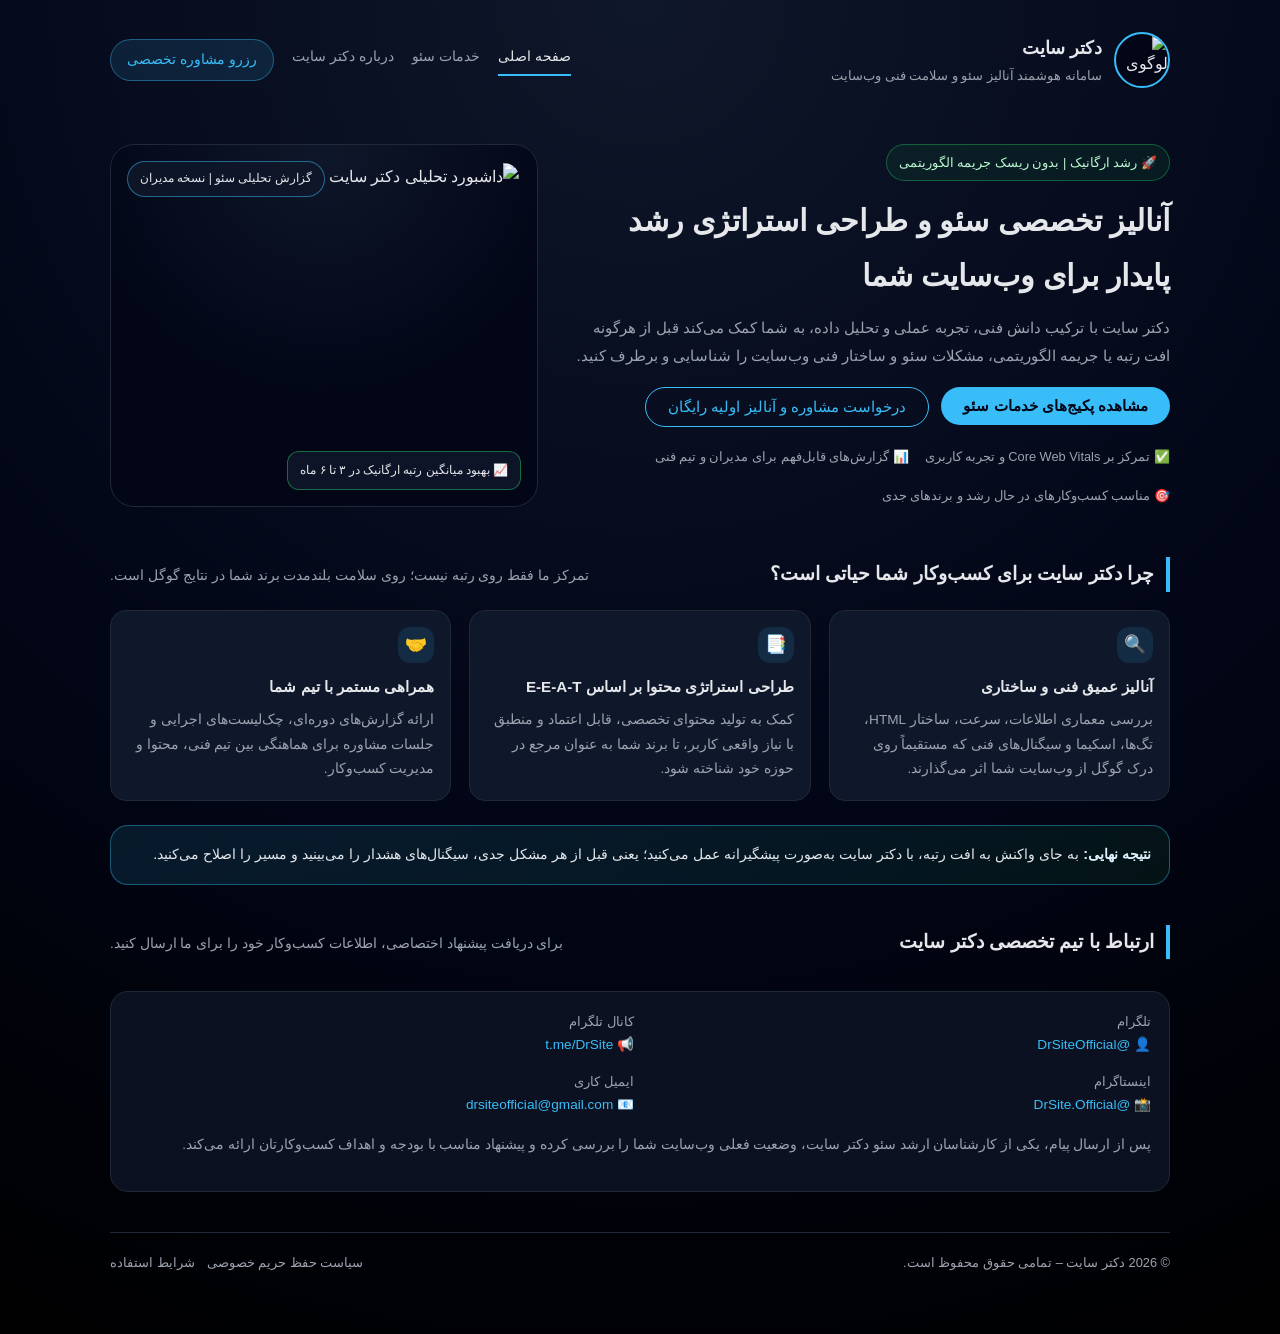
==== index.html @ 254637bc "Update index.html" ====
<!-- index.html -->
<!DOCTYPE html>
<html lang="fa" dir="rtl">
<head>
    <meta charset="UTF-8">
    <meta name="viewport" content="width=device-width, initial-scale=1.0">
    <title>سامانه هوشمند دکتر سایت | آنالیز تخصصی سئو و بهینه‌سازی فنی</title>
    <meta name="description" content="دکتر سایت؛ سامانه تخصصی آنالیز سئو، پایش سلامت فنی وب‌سایت و مشاوره حرفه‌ای برای رشد ارگانیک در نتایج گوگل.">
    <link rel="canonical" href="https://drsite.github.io/">
    <meta property="og:title" content="سامانه هوشمند دکتر سایت | آنالیز تخصصی سئو">
    <meta property="og:description" content="آنالیز حرفه‌ای سئو، بررسی فنی وب‌سایت و طراحی استراتژی رشد ارگانیک.">
    <meta property="og:type" content="website">
    <meta property="og:url" content="https://drsite.github.io/">
    <meta property="og:image" content="images/hero-drsite.jpg">

    <script type="application/ld+json">
    {
      "@context": "https://schema.org",
      "@type": "Organization",
      "name": "DrSite",
      "url": "https://drsite.github.io/",
      "logo": "https://drsite.github.io/images/logo-drsite.png",
      "sameAs": [
        "https://t.me/DrSite",
        "https://instagram.com/DrSite.Official"
      ]
    }
    </script>

    <style>
        :root {
            --bg: #020617;
            --bg-soft: #0b1120;
            --card: #0f172a;
            --primary: #38bdf8;
            --primary-soft: rgba(56, 189, 248, 0.12);
            --accent: #22c55e;
            --danger: #ef4444;
            --text: #e5e7eb;
            --muted: #9ca3af;
            --border: #1f2937;
        }
        * { box-sizing: border-box; }
        body {
            margin: 0;
            font-family: 'Segoe UI', Tahoma, sans-serif;
            background: radial-gradient(circle at top, #0f172a 0, #020617 55%, #000 100%);
            color: var(--text);
            line-height: 1.8;
        }
        a { color: var(--primary); text-decoration: none; }
        a:hover { color: #0ea5e9; }

        .page {
            max-width: 1100px;
            margin: 0 auto;
            padding: 20px 20px 60px;
        }

        header {
            display: flex;
            align-items: center;
            justify-content: space-between;
            padding: 12px 0 24px;
        }
        .logo-wrap {
            display: flex;
            align-items: center;
            gap: 12px;
        }
        .logo {
            width: 56px;
            height: 56px;
            border-radius: 50%;
            border: 2px solid var(--primary);
            object-fit: cover;
            background: #020617;
        }
        .brand-title {
            font-weight: 700;
            font-size: 1.1rem;
        }
        .brand-sub {
            font-size: 0.8rem;
            color: var(--muted);
        }

        nav {
            display: flex;
            gap: 18px;
            align-items: center;
        }
        nav a {
            font-size: 0.9rem;
            color: var(--muted);
            padding-bottom: 4px;
            border-bottom: 2px solid transparent;
        }
        nav a.active,
        nav a:hover {
            color: var(--text);
            border-bottom-color: var(--primary);
        }
        .nav-cta {
            padding: 8px 16px;
            border-radius: 999px;
            background: var(--primary-soft);
            color: var(--primary);
            font-size: 0.85rem;
            border: 1px solid rgba(56,189,248,0.4);
        }

        .hero {
            display: grid;
            grid-template-columns: minmax(0, 1.4fr) minmax(0, 1fr);
            gap: 32px;
            padding: 32px 0 10px;
        }
        .hero-main h1 {
            font-size: 1.9rem;
            margin: 0 0 12px;
        }
        .hero-main p {
            margin: 0 0 18px;
            color: var(--muted);
            font-size: 0.95rem;
        }
        .hero-badge {
            display: inline-flex;
            align-items: center;
            gap: 8px;
            padding: 6px 12px;
            border-radius: 999px;
            background: rgba(34,197,94,0.08);
            border: 1px solid rgba(34,197,94,0.4);
            font-size: 0.8rem;
            color: #bbf7d0;
            margin-bottom: 12px;
        }
        .hero-actions {
            display: flex;
            flex-wrap: wrap;
            gap: 12px;
            margin-top: 12px;
        }
        .btn-primary {
            background: var(--primary);
            color: #020617;
            border-radius: 999px;
            padding: 10px 22px;
            font-size: 0.95rem;
            border: none;
            cursor: pointer;
            font-weight: 600;
        }
        .btn-outline {
            background: transparent;
            color: var(--primary);
            border-radius: 999px;
            padding: 10px 22px;
            font-size: 0.95rem;
            border: 1px solid var(--primary);
            cursor: pointer;
            font-weight: 500;
        }
        .hero-meta {
            display: flex;
            flex-wrap: wrap;
            gap: 16px;
            margin-top: 18px;
            font-size: 0.8rem;
            color: var(--muted);
        }
        .hero-meta span {
            display: inline-flex;
            align-items: center;
            gap: 6px;
        }

        .hero-image {
            background: radial-gradient(circle at top, #0f172a 0, #020617 60%);
            border-radius: 24px;
            border: 1px solid var(--border);
            padding: 18px;
            position: relative;
            overflow: hidden;
        }
        .hero-image img {
            width: 100%;
            border-radius: 18px;
            object-fit: cover;
        }
        .hero-tag {
            position: absolute;
            top: 16px;
            left: 16px;
            background: rgba(15,23,42,0.9);
            border-radius: 999px;
            padding: 6px 12px;
            font-size: 0.75rem;
            border: 1px solid rgba(56,189,248,0.5);
        }
        .hero-chip {
            position: absolute;
            bottom: 16px;
            right: 16px;
            background: rgba(15,23,42,0.9);
            border-radius: 12px;
            padding: 8px 12px;
            font-size: 0.75rem;
            border: 1px solid rgba(34,197,94,0.5);
        }

        .section {
            margin-top: 40px;
        }
        .section-header {
            display: flex;
            justify-content: space-between;
            align-items: baseline;
            gap: 12px;
            margin-bottom: 18px;
        }
        .section-header h2 {
            margin: 0;
            font-size: 1.2rem;
            border-right: 4px solid var(--primary);
            padding-right: 12px;
        }
        .section-header p {
            margin: 0;
            font-size: 0.85rem;
            color: var(--muted);
        }

        .grid-3 {
            display: grid;
            grid-template-columns: repeat(3, minmax(0, 1fr));
            gap: 18px;
        }
        .card {
            background: var(--card);
            border-radius: 16px;
            border: 1px solid var(--border);
            padding: 16px 16px 18px;
        }
        .card-icon {
            width: 36px;
            height: 36px;
            border-radius: 12px;
            background: var(--primary-soft);
            display: flex;
            align-items: center;
            justify-content: center;
            font-size: 1.1rem;
            margin-bottom: 10px;
        }
        .card h3 {
            margin: 0 0 8px;
            font-size: 0.95rem;
        }
        .card p {
            margin: 0;
            font-size: 0.85rem;
            color: var(--muted);
        }

        .highlight {
            background: linear-gradient(135deg, rgba(56,189,248,0.12), rgba(34,197,94,0.08));
            border-radius: 18px;
            border: 1px solid rgba(56,189,248,0.4);
            padding: 16px 18px;
            margin-top: 24px;
            font-size: 0.9rem;
        }
        .highlight strong {
            color: #e0f2fe;
        }

        .contact-box {
            background: var(--bg-soft);
            border-radius: 18px;
            border: 1px solid var(--border);
            padding: 18px 18px 20px;
            margin-top: 32px;
        }
        .contact-grid {
            display: grid;
            grid-template-columns: repeat(2, minmax(0, 1fr));
            gap: 12px;
            font-size: 0.85rem;
        }
        .contact-item span {
            display: block;
            color: var(--muted);
            font-size: 0.8rem;
        }

        footer {
            margin-top: 40px;
            padding-top: 18px;
            border-top: 1px solid var(--border);
            font-size: 0.8rem;
            color: var(--muted);
            display: flex;
            justify-content: space-between;
            flex-wrap: wrap;
            gap: 10px;
        }
        .footer-links {
            display: flex;
            gap: 12px;
        }

        @media (max-width: 900px) {
            .hero {
                grid-template-columns: minmax(0, 1fr);
            }
        }
        @media (max-width: 720px) {
            header {
                flex-direction: column;
                align-items: flex-start;
                gap: 12px;
            }
            nav {
                flex-wrap: wrap;
                gap: 10px;
            }
            .grid-3 {
                grid-template-columns: minmax(0, 1fr);
            }
            .contact-grid {
                grid-template-columns: minmax(0, 1fr);
            }
        }
    </style>
</head>
<body>

<div class="page">
    <header>
        <div class="logo-wrap">
            <img src="images/logo-drsite.png" alt="لوگوی دکتر سایت" class="logo">
            <div>
                <div class="brand-title">دکتر سایت</div>
                <div class="brand-sub">سامانه هوشمند آنالیز سئو و سلامت فنی وب‌سایت</div>
            </div>
        </div>
        <nav>
            <a href="index.html" class="active">صفحه اصلی</a>
            <a href="services.html">خدمات سئو</a>
            <a href="about.html">درباره دکتر سایت</a>
            <a href="#contact" class="nav-cta">رزرو مشاوره تخصصی</a>
        </nav>
    </header>

    <section class="hero">
        <div class="hero-main">
            <div class="hero-badge">
                🚀 رشد ارگانیک | بدون ریسک جریمه الگوریتمی
            </div>
            <h1>آنالیز تخصصی سئو و طراحی استراتژی رشد پایدار برای وب‌سایت شما</h1>
            <p>
                دکتر سایت با ترکیب دانش فنی، تجربه عملی و تحلیل داده، به شما کمک می‌کند
                قبل از هرگونه افت رتبه یا جریمه الگوریتمی، مشکلات سئو و ساختار فنی وب‌سایت را شناسایی و برطرف کنید.
            </p>
            <div class="hero-actions">
                <a href="services.html"><button class="btn-primary">مشاهده پکیج‌های خدمات سئو</button></a>
                <a href="#contact"><button class="btn-outline">درخواست مشاوره و آنالیز اولیه رایگان</button></a>
            </div>
            <div class="hero-meta">
                <span>✅ تمرکز بر Core Web Vitals و تجربه کاربری</span>
                <span>📊 گزارش‌های قابل‌فهم برای مدیران و تیم فنی</span>
                <span>🎯 مناسب کسب‌وکارهای در حال رشد و برندهای جدی</span>
            </div>
        </div>
        <div class="hero-image">
            <span class="hero-tag">گزارش تحلیلی سئو | نسخه مدیران</span>
            <img src="images/hero-drsite-dashboard.jpg" alt="داشبورد تحلیلی دکتر سایت">
            <div class="hero-chip">
                📈 بهبود میانگین رتبه ارگانیک در ۳ تا ۶ ماه
            </div>
        </div>
    </section>

    <section class="section">
        <div class="section-header">
            <h2>چرا دکتر سایت برای کسب‌وکار شما حیاتی است؟</h2>
            <p>تمرکز ما فقط روی رتبه نیست؛ روی سلامت بلندمدت برند شما در نتایج گوگل است.</p>
        </div>
        <div class="grid-3">
            <div class="card">
                <div class="card-icon">🔍</div>
                <h3>آنالیز عمیق فنی و ساختاری</h3>
                <p>
                    بررسی معماری اطلاعات، سرعت، ساختار HTML، تگ‌ها، اسکیما و سیگنال‌های فنی که
                    مستقیماً روی درک گوگل از وب‌سایت شما اثر می‌گذارند.
                </p>
            </div>
            <div class="card">
                <div class="card-icon">📑</div>
                <h3>طراحی استراتژی محتوا بر اساس E-E-A-T</h3>
                <p>
                    کمک به تولید محتوای تخصصی، قابل اعتماد و منطبق با نیاز واقعی کاربر،
                    تا برند شما به عنوان مرجع در حوزه خود شناخته شود.
                </p>
            </div>
            <div class="card">
                <div class="card-icon">🤝</div>
                <h3>همراهی مستمر با تیم شما</h3>
                <p>
                    ارائه گزارش‌های دوره‌ای، چک‌لیست‌های اجرایی و جلسات مشاوره برای هماهنگی
                    بین تیم فنی، محتوا و مدیریت کسب‌وکار.
                </p>
            </div>
        </div>

        <div class="highlight">
            <strong>نتیجه نهایی:</strong>
            به جای واکنش به افت رتبه، با دکتر سایت به‌صورت پیشگیرانه عمل می‌کنید؛
            یعنی قبل از هر مشکل جدی، سیگنال‌های هشدار را می‌بینید و مسیر را اصلاح می‌کنید.
        </div>
    </section>

    <section class="section" id="contact">
        <div class="section-header">
            <h2>ارتباط با تیم تخصصی دکتر سایت</h2>
            <p>برای دریافت پیشنهاد اختصاصی، اطلاعات کسب‌وکار خود را برای ما ارسال کنید.</p>
        </div>
        <div class="contact-box">
            <div class="contact-grid">
                <div class="contact-item">
                    <span>تلگرام</span>
                    <a href="https://t.me/DrSiteOfficial" target="_blank">👤 @DrSiteOfficial</a>
                </div>
                <div class="contact-item">
                    <span>کانال تلگرام</span>
                    <a href="https://t.me/DrSite" target="_blank">📢 t.me/DrSite</a>
                </div>
                <div class="contact-item">
                    <span>اینستاگرام</span>
                    <a href="https://instagram.com/DrSite.Official" target="_blank">📸 @DrSite.Official</a>
                </div>
                <div class="contact-item">
                    <span>ایمیل کاری</span>
                    <a href="mailto:drsiteofficial@gmail.com">📧 drsiteofficial@gmail.com</a>
                </div>
            </div>
            <p style="margin-top:16px;font-size:0.85rem;color:var(--muted);">
                پس از ارسال پیام، یکی از کارشناسان ارشد سئو دکتر سایت، وضعیت فعلی وب‌سایت شما را بررسی کرده
                و پیشنهاد مناسب با بودجه و اهداف کسب‌وکارتان ارائه می‌کند.
            </p>
        </div>
    </section>

    <footer>
        <div>© 2026 دکتر سایت – تمامی حقوق محفوظ است.</div>
        <div class="footer-links">
            <span>سیاست حفظ حریم خصوصی</span>
            <span>شرایط استفاده</span>
        </div>
    </footer>
</div>

</body>
</html>
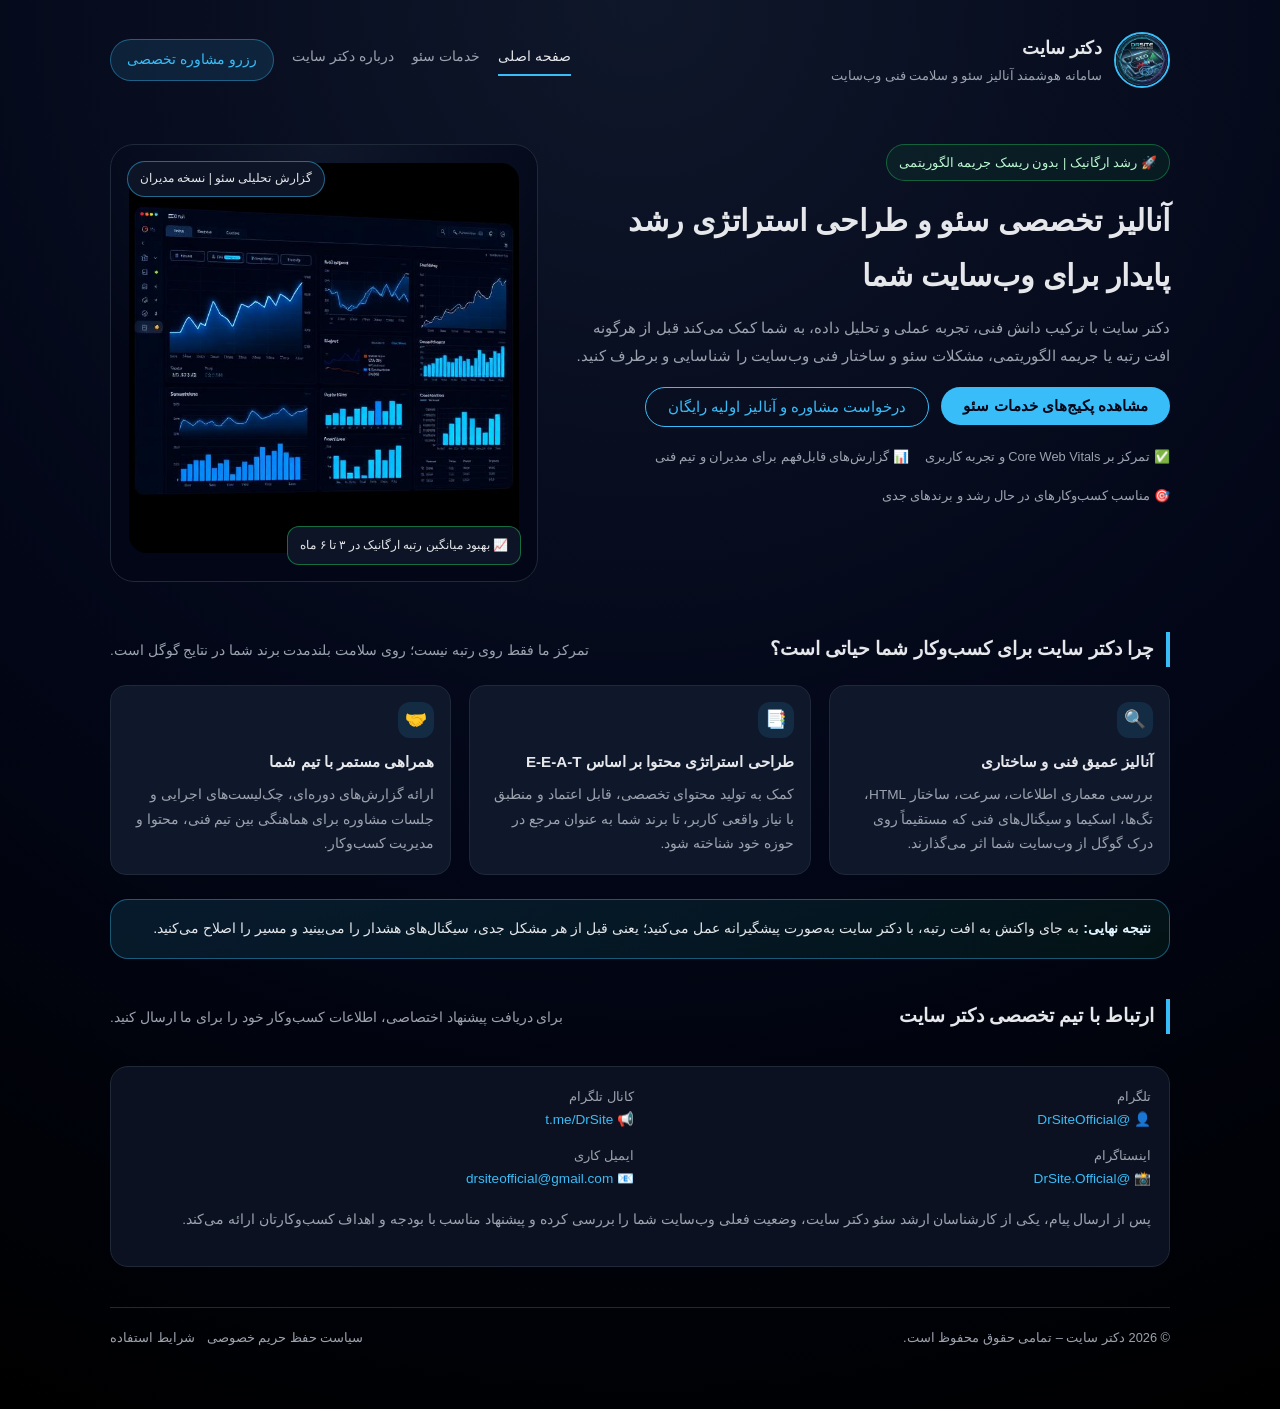
==== commit 0b7ae5d2: "Update index.html" ====
--- a/index.html
+++ b/index.html
@@ -334,6 +334,75 @@
                 grid-template-columns: minmax(0, 1fr);
             }
         }
+/* ریسپانسیو برای موبایل */
+@media (max-width: 768px) {
+
+    header {
+        flex-direction: column;
+        text-align: center;
+        padding: 15px;
+    }
+
+    header a {
+        margin: 10px;
+        display: inline-block;
+        font-size: 14px;
+    }
+
+    .container {
+        margin-top: 30px;
+        padding: 0 15px;
+    }
+
+    h1 {
+        font-size: 26px;
+        text-align: center;
+    }
+
+    h2 {
+        font-size: 20px;
+        text-align: center;
+    }
+
+    p {
+        font-size: 15px;
+        line-height: 1.8;
+        text-align: justify;
+    }
+
+    .service-box,
+    .about-box {
+        padding: 20px;
+    }
+
+    .service-box img,
+    .about-box img {
+        border-radius: 8px;
+    }
+
+    .team-grid {
+        grid-template-columns: 1fr;
+        gap: 20px;
+    }
+
+    .team-card {
+        padding: 18px;
+    }
+
+    .team-card img {
+        width: 100%;
+        border-radius: 8px;
+    }
+
+    .btn {
+        width: 100%;
+        text-align: center;
+        padding: 14px;
+        font-size: 15px;
+        margin-top: 20px;
+    }
+}
+
     </style>
 </head>
 <body>
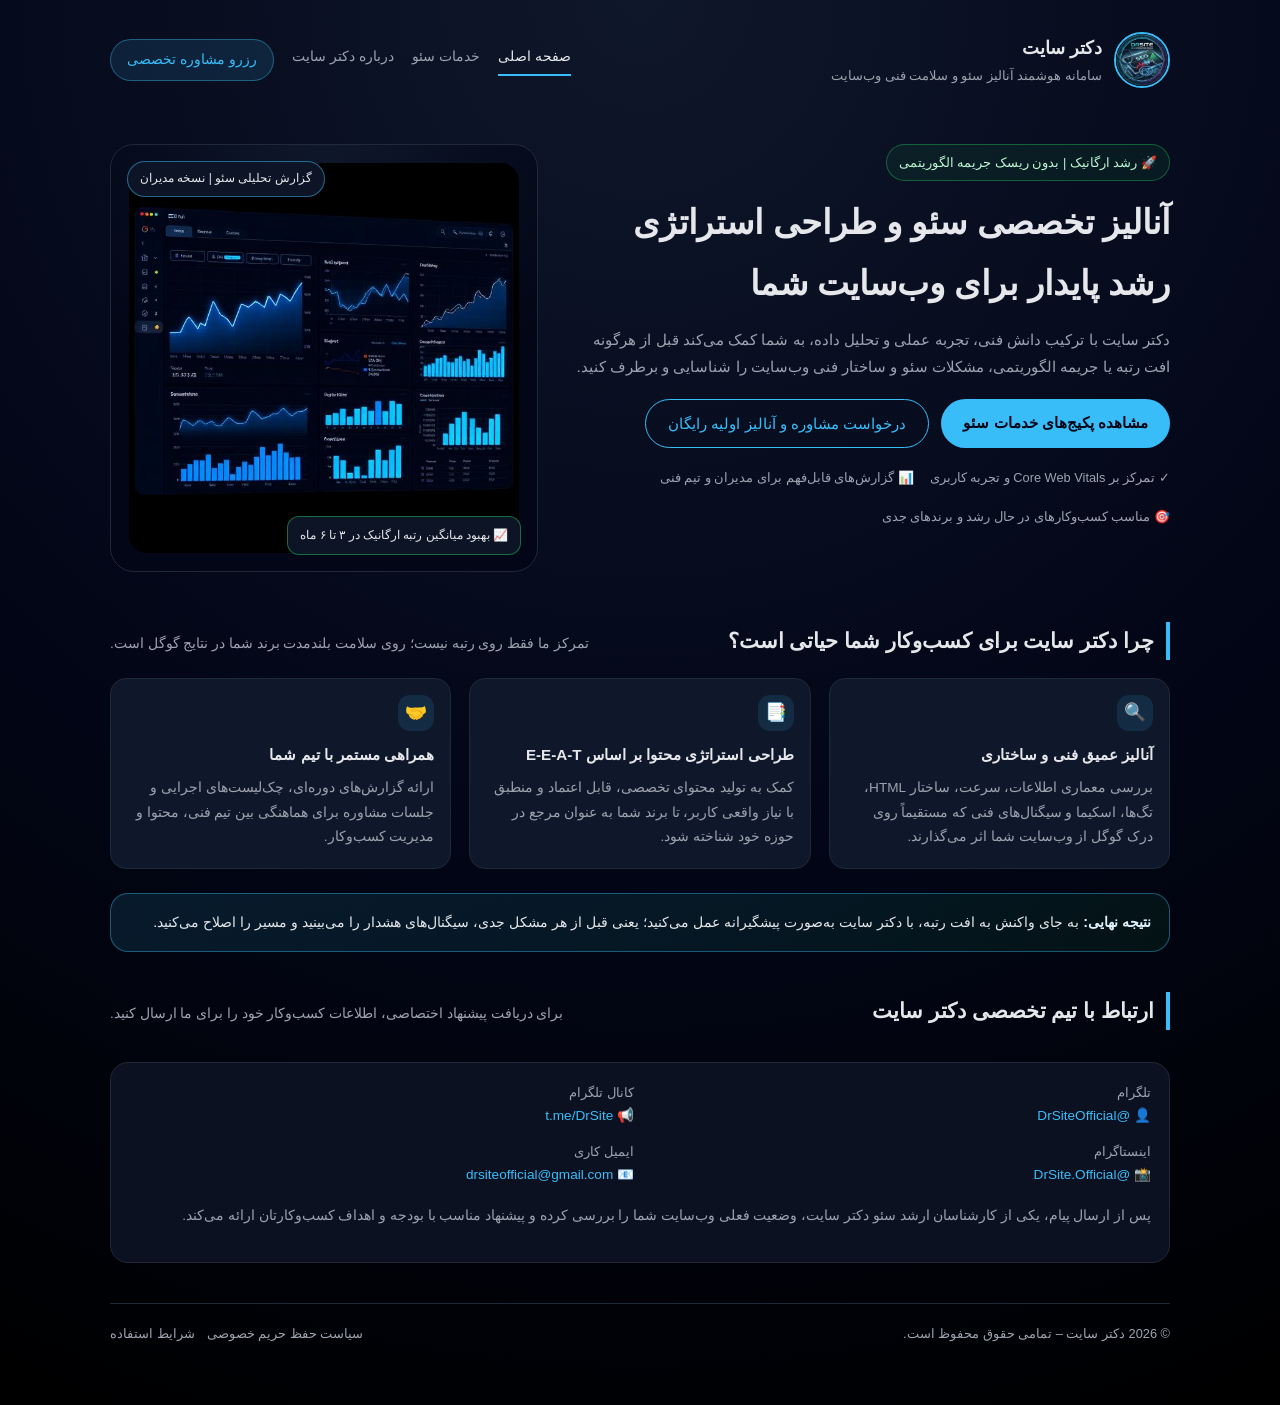
==== commit ff08eac6: "Update index.html" ====
--- a/index.html
+++ b/index.html
@@ -4,14 +4,19 @@
 <head>
     <meta charset="UTF-8">
     <meta name="viewport" content="width=device-width, initial-scale=1.0">
-    <title>سامانه هوشمند دکتر سایت | آنالیز تخصصی سئو و بهینه‌سازی فنی</title>
-    <meta name="description" content="دکتر سایت؛ سامانه تخصصی آنالیز سئو، پایش سلامت فنی وب‌سایت و مشاوره حرفه‌ای برای رشد ارگانیک در نتایج گوگل.">
+
+    <title>دکتر سایت | آنالیز تخصصی سئو، بررسی فنی و استراتژی رشد ارگانیک</title>
+    <meta name="description" content="دکتر سایت؛ سامانه هوشمند تحلیل سئو، بررسی فنی سایت، پایش Core Web Vitals، استراتژی محتوا و مشاوره تخصصی برای رشد ارگانیک در نتایج گوگل.">
     <link rel="canonical" href="https://drsite.github.io/">
-    <meta property="og:title" content="سامانه هوشمند دکتر سایت | آنالیز تخصصی سئو">
-    <meta property="og:description" content="آنالیز حرفه‌ای سئو، بررسی فنی وب‌سایت و طراحی استراتژی رشد ارگانیک.">
+
+    <meta property="og:title" content="دکتر سایت | تحلیل سئو و بررسی فنی سایت">
+    <meta property="og:description" content="آنالیز حرفه‌ای سئو، بررسی فنی، استراتژی محتوا و رشد ارگانیک در گوگل.">
     <meta property="og:type" content="website">
     <meta property="og:url" content="https://drsite.github.io/">
-    <meta property="og:image" content="images/hero-drsite.jpg">
+    <meta property="og:image" content="images/hero-drsite-dashboard.jpg">
+
+    <!-- Ultra-Speed: Preload LCP image -->
+    <link rel="preload" as="image" href="images/hero-drsite-dashboard.jpg" fetchpriority="high">
 
     <script type="application/ld+json">
     {
@@ -40,7 +45,9 @@
             --muted: #9ca3af;
             --border: #1f2937;
         }
+
         * { box-sizing: border-box; }
+
         body {
             margin: 0;
             font-family: 'Segoe UI', Tahoma, sans-serif;
@@ -48,6 +55,7 @@
             color: var(--text);
             line-height: 1.8;
         }
+
         a { color: var(--primary); text-decoration: none; }
         a:hover { color: #0ea5e9; }
 
@@ -63,11 +71,13 @@
             justify-content: space-between;
             padding: 12px 0 24px;
         }
+
         .logo-wrap {
             display: flex;
             align-items: center;
             gap: 12px;
         }
+
         .logo {
             width: 56px;
             height: 56px;
@@ -76,10 +86,12 @@
             object-fit: cover;
             background: #020617;
         }
+
         .brand-title {
             font-weight: 700;
             font-size: 1.1rem;
         }
+
         .brand-sub {
             font-size: 0.8rem;
             color: var(--muted);
@@ -90,17 +102,20 @@
             gap: 18px;
             align-items: center;
         }
+
         nav a {
             font-size: 0.9rem;
             color: var(--muted);
             padding-bottom: 4px;
             border-bottom: 2px solid transparent;
         }
+
         nav a.active,
         nav a:hover {
             color: var(--text);
             border-bottom-color: var(--primary);
         }
+
         .nav-cta {
             padding: 8px 16px;
             border-radius: 999px;
@@ -116,15 +131,18 @@
             gap: 32px;
             padding: 32px 0 10px;
         }
+
         .hero-main h1 {
-            font-size: 1.9rem;
+            font-size: 2.1rem;
             margin: 0 0 12px;
         }
+
         .hero-main p {
             margin: 0 0 18px;
             color: var(--muted);
             font-size: 0.95rem;
         }
+
         .hero-badge {
             display: inline-flex;
             align-items: center;
@@ -137,13 +155,16 @@
             color: #bbf7d0;
             margin-bottom: 12px;
         }
+
         .hero-actions {
             display: flex;
             flex-wrap: wrap;
             gap: 12px;
             margin-top: 12px;
         }
+
         .btn-primary {
+            display: inline-block;
             background: var(--primary);
             color: #020617;
             border-radius: 999px;
@@ -153,7 +174,9 @@
             cursor: pointer;
             font-weight: 600;
         }
+
         .btn-outline {
+            display: inline-block;
             background: transparent;
             color: var(--primary);
             border-radius: 999px;
@@ -163,6 +186,7 @@
             cursor: pointer;
             font-weight: 500;
         }
+
         .hero-meta {
             display: flex;
             flex-wrap: wrap;
@@ -171,6 +195,7 @@
             font-size: 0.8rem;
             color: var(--muted);
         }
+
         .hero-meta span {
             display: inline-flex;
             align-items: center;
@@ -185,11 +210,15 @@
             position: relative;
             overflow: hidden;
         }
+
         .hero-image img {
             width: 100%;
+            height: auto;
             border-radius: 18px;
             object-fit: cover;
-        }
+            display: block;
+        }
+
         .hero-tag {
             position: absolute;
             top: 16px;
@@ -200,6 +229,7 @@
             font-size: 0.75rem;
             border: 1px solid rgba(56,189,248,0.5);
         }
+
         .hero-chip {
             position: absolute;
             bottom: 16px;
@@ -214,6 +244,7 @@
         .section {
             margin-top: 40px;
         }
+
         .section-header {
             display: flex;
             justify-content: space-between;
@@ -221,12 +252,14 @@
             gap: 12px;
             margin-bottom: 18px;
         }
+
         .section-header h2 {
             margin: 0;
-            font-size: 1.2rem;
+            font-size: 1.3rem;
             border-right: 4px solid var(--primary);
             padding-right: 12px;
         }
+
         .section-header p {
             margin: 0;
             font-size: 0.85rem;
@@ -238,12 +271,14 @@
             grid-template-columns: repeat(3, minmax(0, 1fr));
             gap: 18px;
         }
+
         .card {
             background: var(--card);
             border-radius: 16px;
             border: 1px solid var(--border);
             padding: 16px 16px 18px;
         }
+
         .card-icon {
             width: 36px;
             height: 36px;
@@ -255,10 +290,12 @@
             font-size: 1.1rem;
             margin-bottom: 10px;
         }
+
         .card h3 {
             margin: 0 0 8px;
             font-size: 0.95rem;
         }
+
         .card p {
             margin: 0;
             font-size: 0.85rem;
@@ -273,6 +310,7 @@
             margin-top: 24px;
             font-size: 0.9rem;
         }
+
         .highlight strong {
             color: #e0f2fe;
         }
@@ -284,12 +322,14 @@
             padding: 18px 18px 20px;
             margin-top: 32px;
         }
+
         .contact-grid {
             display: grid;
             grid-template-columns: repeat(2, minmax(0, 1fr));
             gap: 12px;
             font-size: 0.85rem;
         }
+
         .contact-item span {
             display: block;
             color: var(--muted);
@@ -307,6 +347,7 @@
             flex-wrap: wrap;
             gap: 10px;
         }
+
         .footer-links {
             display: flex;
             gap: 12px;
@@ -317,6 +358,7 @@
                 grid-template-columns: minmax(0, 1fr);
             }
         }
+
         @media (max-width: 720px) {
             header {
                 flex-direction: column;
@@ -334,83 +376,43 @@
                 grid-template-columns: minmax(0, 1fr);
             }
         }
-/* ریسپانسیو برای موبایل */
-@media (max-width: 768px) {
-
-    header {
-        flex-direction: column;
-        text-align: center;
-        padding: 15px;
-    }
-
-    header a {
-        margin: 10px;
-        display: inline-block;
-        font-size: 14px;
-    }
-
-    .container {
-        margin-top: 30px;
-        padding: 0 15px;
-    }
-
-    h1 {
-        font-size: 26px;
-        text-align: center;
-    }
-
-    h2 {
-        font-size: 20px;
-        text-align: center;
-    }
-
-    p {
-        font-size: 15px;
-        line-height: 1.8;
-        text-align: justify;
-    }
-
-    .service-box,
-    .about-box {
-        padding: 20px;
-    }
-
-    .service-box img,
-    .about-box img {
-        border-radius: 8px;
-    }
-
-    .team-grid {
-        grid-template-columns: 1fr;
-        gap: 20px;
-    }
-
-    .team-card {
-        padding: 18px;
-    }
-
-    .team-card img {
-        width: 100%;
-        border-radius: 8px;
-    }
-
-    .btn {
-        width: 100%;
-        text-align: center;
-        padding: 14px;
-        font-size: 15px;
-        margin-top: 20px;
-    }
-}
-
+
+        @media (max-width: 768px) {
+            .page {
+                padding: 16px;
+            }
+            .hero-main h1 {
+                font-size: 1.7rem;
+                text-align: center;
+            }
+            .hero-main p {
+                text-align: justify;
+            }
+            .hero {
+                gap: 20px;
+            }
+            .hero-actions {
+                flex-direction: column;
+            }
+            .btn-primary,
+            .btn-outline {
+                width: 100%;
+                text-align: center;
+            }
+            .section-header {
+                flex-direction: column;
+                align-items: flex-start;
+            }
+        }
     </style>
 </head>
 <body>
 
 <div class="page">
+
     <header>
         <div class="logo-wrap">
-            <img src="images/logo-drsite.png" alt="لوگوی دکتر سایت" class="logo">
+            <img src="images/logo-drsite.png" alt="لوگوی دکتر سایت" class="logo" width="56" height="56" loading="lazy">
             <div>
                 <div class="brand-title">دکتر سایت</div>
                 <div class="brand-sub">سامانه هوشمند آنالیز سئو و سلامت فنی وب‌سایت</div>
@@ -425,32 +427,41 @@
     </header>
 
     <section class="hero">
+
         <div class="hero-main">
             <div class="hero-badge">
                 🚀 رشد ارگانیک | بدون ریسک جریمه الگوریتمی
             </div>
+
             <h1>آنالیز تخصصی سئو و طراحی استراتژی رشد پایدار برای وب‌سایت شما</h1>
+
             <p>
                 دکتر سایت با ترکیب دانش فنی، تجربه عملی و تحلیل داده، به شما کمک می‌کند
                 قبل از هرگونه افت رتبه یا جریمه الگوریتمی، مشکلات سئو و ساختار فنی وب‌سایت را شناسایی و برطرف کنید.
             </p>
+
             <div class="hero-actions">
-                <a href="services.html"><button class="btn-primary">مشاهده پکیج‌های خدمات سئو</button></a>
-                <a href="#contact"><button class="btn-outline">درخواست مشاوره و آنالیز اولیه رایگان</button></a>
-            </div>
+                <a href="services.html" class="btn-primary">مشاهده پکیج‌های خدمات سئو</a>
+                <a href="#contact" class="btn-outline">درخواست مشاوره و آنالیز اولیه رایگان</a>
+            </div>
+
             <div class="hero-meta">
-                <span>✅ تمرکز بر Core Web Vitals و تجربه کاربری</span>
+                <span>✓ تمرکز بر Core Web Vitals و تجربه کاربری</span>
                 <span>📊 گزارش‌های قابل‌فهم برای مدیران و تیم فنی</span>
                 <span>🎯 مناسب کسب‌وکارهای در حال رشد و برندهای جدی</span>
             </div>
         </div>
+
         <div class="hero-image">
             <span class="hero-tag">گزارش تحلیلی سئو | نسخه مدیران</span>
-            <img src="images/hero-drsite-dashboard.jpg" alt="داشبورد تحلیلی دکتر سایت">
+            <img src="images/hero-drsite-dashboard.jpg"
+                 alt="داشبورد تحلیل سئو دکتر سایت"
+                 width="900" height="600" fetchpriority="high">
             <div class="hero-chip">
                 📈 بهبود میانگین رتبه ارگانیک در ۳ تا ۶ ماه
             </div>
         </div>
+
     </section>
 
     <section class="section">
@@ -530,6 +541,7 @@
             <span>شرایط استفاده</span>
         </div>
     </footer>
+
 </div>
 
 </body>
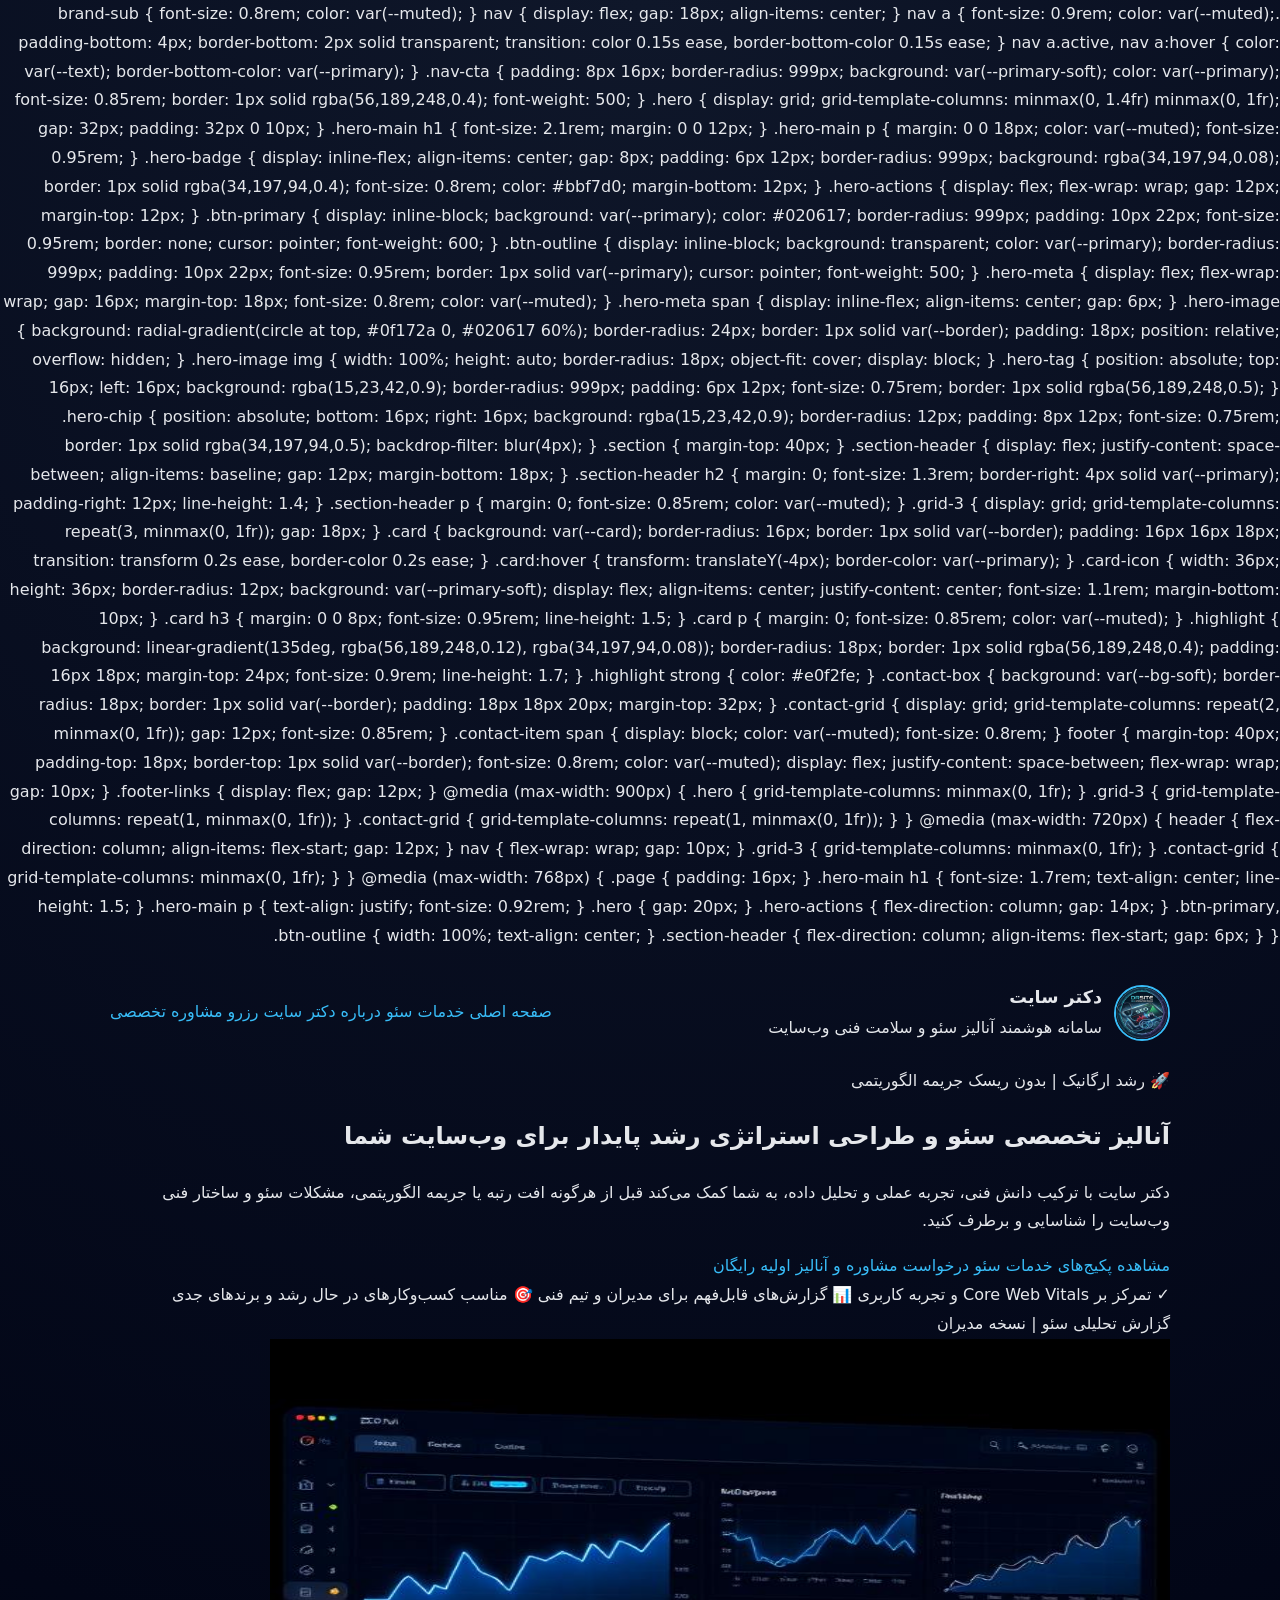
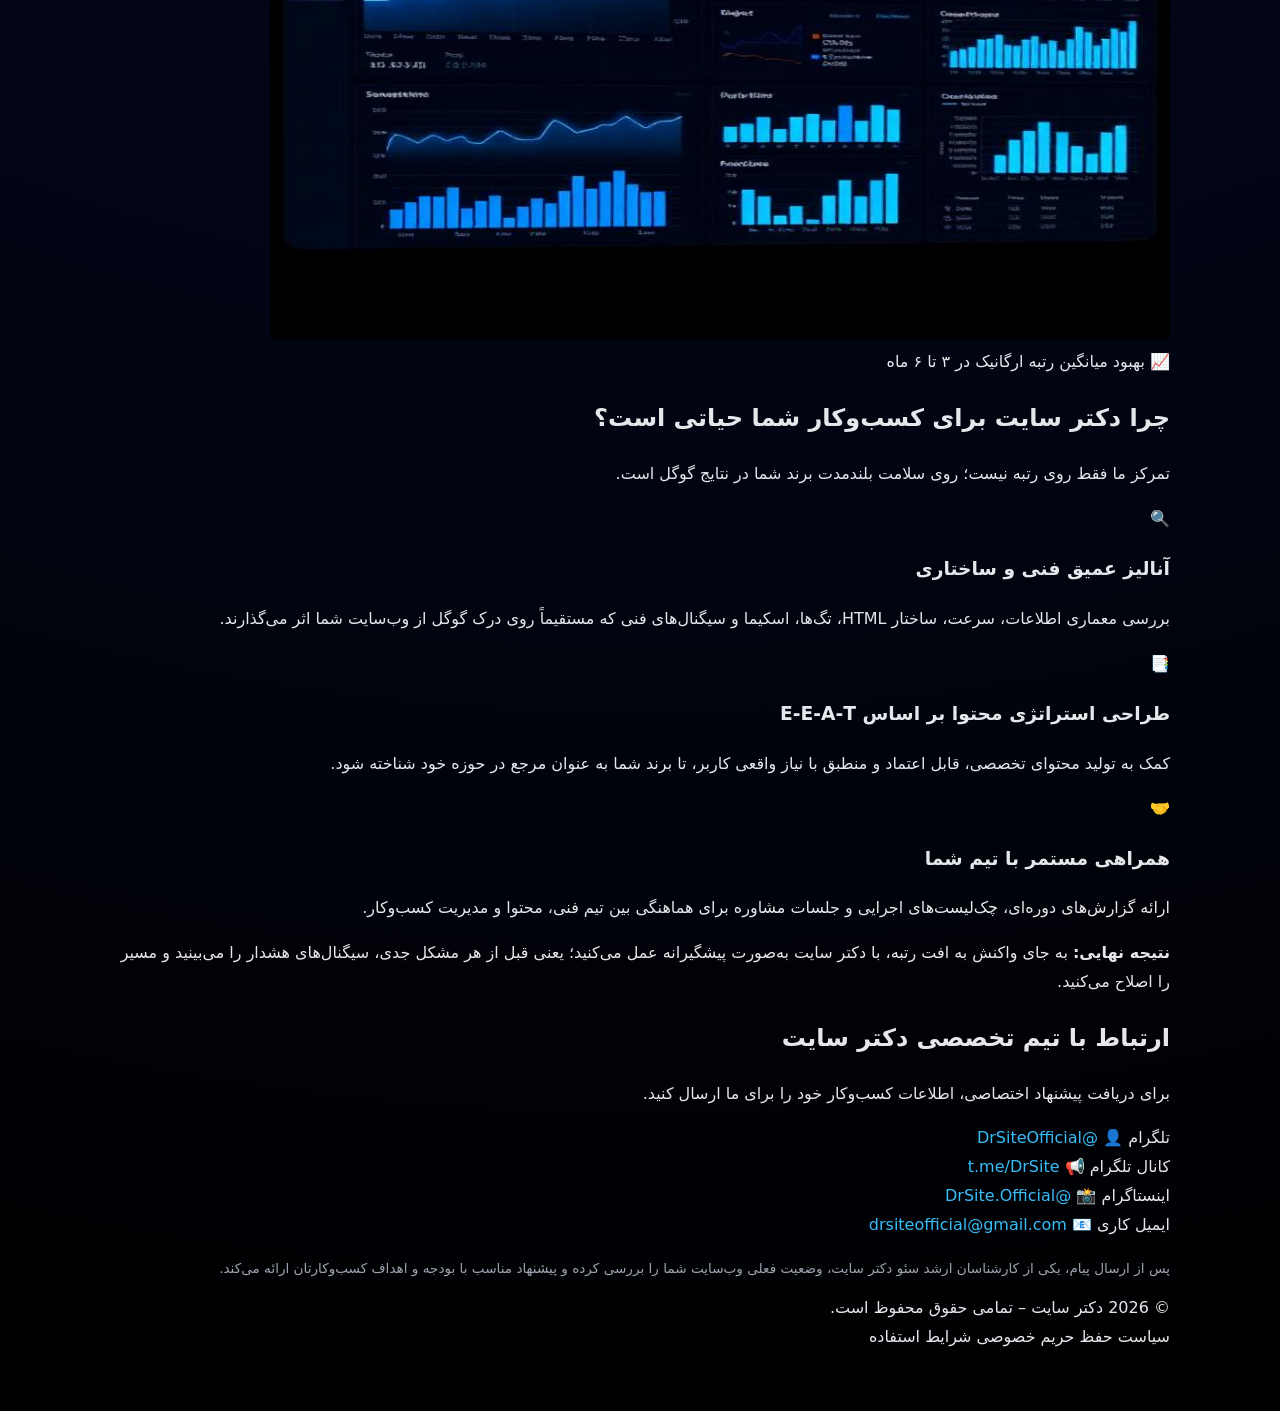
==== commit 9fa3dad4: "Update index.html" ====
--- a/index.html
+++ b/index.html
@@ -1,4 +1,4 @@
-<!-- index.html -->
+<!-- بخش ۱: head + استایل پایه index.html -->
 <!DOCTYPE html>
 <html lang="fa" dir="rtl">
 <head>
@@ -7,17 +7,26 @@
 
     <title>دکتر سایت | آنالیز تخصصی سئو، بررسی فنی و استراتژی رشد ارگانیک</title>
     <meta name="description" content="دکتر سایت؛ سامانه هوشمند تحلیل سئو، بررسی فنی سایت، پایش Core Web Vitals، استراتژی محتوا و مشاوره تخصصی برای رشد ارگانیک در نتایج گوگل.">
+    <meta name="keywords" content="آنالیز سئو, تحلیل سئو, بررسی فنی سایت, Technical SEO, Core Web Vitals, خدمات سئو, استراتژی محتوا, مشاوره سئو, بهبود رتبه گوگل, رشد ارگانیک سایت">
     <link rel="canonical" href="https://drsite.github.io/">
+    <meta name="robots" content="index,follow">
+    <meta name="theme-color" content="#020617">
 
     <meta property="og:title" content="دکتر سایت | تحلیل سئو و بررسی فنی سایت">
     <meta property="og:description" content="آنالیز حرفه‌ای سئو، بررسی فنی، استراتژی محتوا و رشد ارگانیک در گوگل.">
     <meta property="og:type" content="website">
     <meta property="og:url" content="https://drsite.github.io/">
-    <meta property="og:image" content="images/hero-drsite-dashboard.jpg">
+    <meta property="og:image" content="https://drsite.github.io/images/hero-drsite-dashboard.jpg">
+
+    <meta name="twitter:card" content="summary_large_image">
+    <meta name="twitter:title" content="دکتر سایت | تحلیل سئو و بررسی فنی سایت">
+    <meta name="twitter:description" content="سامانه تخصصی تحلیل سئو، بررسی فنی و استراتژی رشد ارگانیک.">
+    <meta name="twitter:image" content="https://drsite.github.io/images/hero-drsite-dashboard.jpg">
 
     <!-- Ultra-Speed: Preload LCP image -->
     <link rel="preload" as="image" href="images/hero-drsite-dashboard.jpg" fetchpriority="high">
 
+    <!-- Schema: Organization + WebSite -->
     <script type="application/ld+json">
     {
       "@context": "https://schema.org",
@@ -29,6 +38,21 @@
         "https://t.me/DrSite",
         "https://instagram.com/DrSite.Official"
       ]
+    }
+    </script>
+
+    <script type="application/ld+json">
+    {
+      "@context": "https://schema.org",
+      "@type": "WebSite",
+      "url": "https://drsite.github.io/",
+      "name": "دکتر سایت",
+      "description": "سامانه هوشمند تحلیل سئو، بررسی فنی سایت و استراتژی رشد ارگانیک.",
+      "potentialAction": {
+        "@type": "SearchAction",
+        "target": "https://drsite.github.io/?q={search_term_string}",
+        "query-input": "required name=search_term_string"
+      }
     }
     </script>
 
@@ -46,18 +70,26 @@
             --border: #1f2937;
         }
 
-        * { box-sizing: border-box; }
+        * {
+            box-sizing: border-box;
+        }
 
         body {
             margin: 0;
-            font-family: 'Segoe UI', Tahoma, sans-serif;
+            font-family: system-ui, -apple-system, BlinkMacSystemFont, "Segoe UI", Tahoma, sans-serif;
             background: radial-gradient(circle at top, #0f172a 0, #020617 55%, #000 100%);
             color: var(--text);
             line-height: 1.8;
         }
 
-        a { color: var(--primary); text-decoration: none; }
-        a:hover { color: #0ea5e9; }
+        a {
+            color: var(--primary);
+            text-decoration: none;
+        }
+
+        a:hover {
+            color: #0ea5e9;
+        }
 
         .page {
             max-width: 1100px;
@@ -91,458 +123,524 @@
             font-weight: 700;
             font-size: 1.1rem;
         }
-
-        .brand-sub {
-            font-size: 0.8rem;
-            color: var(--muted);
-        }
-
-        nav {
-            display: flex;
-            gap: 18px;
-            align-items: center;
-        }
-
-        nav a {
-            font-size: 0.9rem;
-            color: var(--muted);
-            padding-bottom: 4px;
-            border-bottom: 2px solid transparent;
-        }
-
-        nav a.active,
-        nav a:hover {
-            color: var(--text);
-            border-bottom-color: var(--primary);
-        }
-
-        .nav-cta {
-            padding: 8px 16px;
-            border-radius: 999px;
-            background: var(--primary-soft);
-            color: var(--primary);
-            font-size: 0.85rem;
-            border: 1px solid rgba(56,189,248,0.4);
-        }
-
-        .hero {
-            display: grid;
-            grid-template-columns: minmax(0, 1.4fr) minmax(0, 1fr);
-            gap: 32px;
-            padding: 32px 0 10px;
-        }
-
-        .hero-main h1 {
-            font-size: 2.1rem;
-            margin: 0 0 12px;
-        }
-
-        .hero-main p {
-            margin: 0 0 18px;
-            color: var(--muted);
-            font-size: 0.95rem;
-        }
-
-        .hero-badge {
-            display: inline-flex;
-            align-items: center;
-            gap: 8px;
-            padding: 6px 12px;
-            border-radius: 999px;
-            background: rgba(34,197,94,0.08);
-            border: 1px solid rgba(34,197,94,0.4);
-            font-size: 0.8rem;
-            color: #bbf7d0;
-            margin-bottom: 12px;
-        }
-
-        .hero-actions {
-            display: flex;
-            flex-wrap: wrap;
-            gap: 12px;
-            margin-top: 12px;
-        }
-
-        .btn-primary {
-            display: inline-block;
-            background: var(--primary);
-            color: #020617;
-            border-radius: 999px;
-            padding: 10px 22px;
-            font-size: 0.95rem;
-            border: none;
-            cursor: pointer;
-            font-weight: 600;
-        }
-
-        .btn-outline {
-            display: inline-block;
-            background: transparent;
-            color: var(--primary);
-            border-radius: 999px;
-            padding: 10px 22px;
-            font-size: 0.95rem;
-            border: 1px solid var(--primary);
-            cursor: pointer;
-            font-weight: 500;
-        }
-
-        .hero-meta {
-            display: flex;
-            flex-wrap: wrap;
-            gap: 16px;
-            margin-top: 18px;
-            font-size: 0.8rem;
-            color: var(--muted);
-        }
-
-        .hero-meta span {
-            display: inline-flex;
-            align-items: center;
-            gap: 6px;
-        }
-
-        .hero-image {
-            background: radial-gradient(circle at top, #0f172a 0, #020617 60%);
-            border-radius: 24px;
-            border: 1px solid var(--border);
-            padding: 18px;
-            position: relative;
-            overflow: hidden;
-        }
-
-        .hero-image img {
-            width: 100%;
-            height: auto;
-            border-radius: 18px;
-            object-fit: cover;
-            display: block;
-        }
-
-        .hero-tag {
-            position: absolute;
-            top: 16px;
-            left: 16px;
-            background: rgba(15,23,42,0.9);
-            border-radius: 999px;
-            padding: 6px 12px;
-            font-size: 0.75rem;
-            border: 1px solid rgba(56,189,248,0.5);
-        }
-
-        .hero-chip {
-            position: absolute;
-            bottom: 16px;
-            right: 16px;
-            background: rgba(15,23,42,0.9);
-            border-radius: 12px;
-            padding: 8px 12px;
-            font-size: 0.75rem;
-            border: 1px solid rgba(34,197,94,0.5);
-        }
-
-        .section {
-            margin-top: 40px;
-        }
-
-        .section-header {
-            display: flex;
-            justify-content: space-between;
-            align-items: baseline;
-            gap: 12px;
-            margin-bottom: 18px;
-        }
-
-        .section-header h2 {
-            margin: 0;
-            font-size: 1.3rem;
-            border-right: 4px solid var(--primary);
-            padding-right: 12px;
-        }
-
-        .section-header p {
-            margin: 0;
-            font-size: 0.85rem;
-            color: var(--muted);
-        }
-
-        .grid-3 {
-            display: grid;
-            grid-template-columns: repeat(3, minmax(0, 1fr));
-            gap: 18px;
-        }
-
-        .card {
-            background: var(--card);
-            border-radius: 16px;
-            border: 1px solid var(--border);
-            padding: 16px 16px 18px;
-        }
-
-        .card-icon {
-            width: 36px;
-            height: 36px;
-            border-radius: 12px;
-            background: var(--primary-soft);
-            display: flex;
-            align-items: center;
-            justify-content: center;
-            font-size: 1.1rem;
-            margin-bottom: 10px;
-        }
-
-        .card h3 {
-            margin: 0 0 8px;
-            font-size: 0.95rem;
-        }
-
-        .card p {
-            margin: 0;
-            font-size: 0.85rem;
-            color: var(--muted);
-        }
-
-        .highlight {
-            background: linear-gradient(135deg, rgba(56,189,248,0.12), rgba(34,197,94,0.08));
-            border-radius: 18px;
-            border: 1px solid rgba(56,189,248,0.4);
-            padding: 16px 18px;
-            margin-top: 24px;
-            font-size: 0.9rem;
-        }
-
-        .highlight strong {
-            color: #e0f2fe;
-        }
-
-        .contact-box {
-            background: var(--bg-soft);
-            border-radius: 18px;
-            border: 1px solid var(--border);
-            padding: 18px 18px 20px;
-            margin-top: 32px;
-        }
-
-        .contact-grid {
-            display: grid;
-            grid-template-columns: repeat(2, minmax(0, 1fr));
-            gap: 12px;
-            font-size: 0.85rem;
-        }
-
-        .contact-item span {
-            display: block;
-            color: var(--muted);
-            font-size: 0.8rem;
-        }
-
-        footer {
-            margin-top: 40px;
-            padding-top: 18px;
-            border-top: 1px solid var(--border);
-            font-size: 0.8rem;
-            color: var(--muted);
-            display: flex;
-            justify-content: space-between;
-            flex-wrap: wrap;
-            gap: 10px;
-        }
-
-        .footer-links {
-            display: flex;
-            gap: 12px;
-        }
-
-        @media (max-width: 900px) {
-            .hero {
-                grid-template-columns: minmax(0, 1fr);
-            }
-        }
-
-        @media (max-width: 720px) {
-            header {
-                flex-direction: column;
-                align-items: flex-start;
-                gap: 12px;
-            }
-            nav {
-                flex-wrap: wrap;
-                gap: 10px;
-            }
-            .grid-3 {
-                grid-template-columns: minmax(0, 1fr);
-            }
-            .contact-grid {
-                grid-template-columns: minmax(0, 1fr);
-            }
-        }
-
-        @media (max-width: 768px) {
-            .page {
-                padding: 16px;
-            }
-            .hero-main h1 {
-                font-size: 1.7rem;
-                text-align: center;
-            }
-            .hero-main p {
-                text-align: justify;
-            }
-            .hero {
-                gap: 20px;
-            }
-            .hero-actions {
-                flex-direction: column;
-            }
-            .btn-primary,
-            .btn-outline {
-                width: 100%;
-                text-align: center;
-            }
-            .section-header {
-                flex-direction: column;
-                align-items: flex-start;
-            }
-        }
     </style>
 </head>
+
+        .brand-sub {
+    font-size: 0.8rem;
+    color: var(--muted);
+}
+
+nav {
+    display: flex;
+    gap: 18px;
+    align-items: center;
+}
+
+nav a {
+    font-size: 0.9rem;
+    color: var(--muted);
+    padding-bottom: 4px;
+    border-bottom: 2px solid transparent;
+    transition: color 0.15s ease, border-bottom-color 0.15s ease;
+}
+
+nav a.active,
+nav a:hover {
+    color: var(--text);
+    border-bottom-color: var(--primary);
+}
+
+.nav-cta {
+    padding: 8px 16px;
+    border-radius: 999px;
+    background: var(--primary-soft);
+    color: var(--primary);
+    font-size: 0.85rem;
+    border: 1px solid rgba(56,189,248,0.4);
+    font-weight: 500;
+}
+
+.hero {
+    display: grid;
+    grid-template-columns: minmax(0, 1.4fr) minmax(0, 1fr);
+    gap: 32px;
+    padding: 32px 0 10px;
+}
+
+.hero-main h1 {
+    font-size: 2.1rem;
+    margin: 0 0 12px;
+}
+
+.hero-main p {
+    margin: 0 0 18px;
+    color: var(--muted);
+    font-size: 0.95rem;
+}
+
+.hero-badge {
+    display: inline-flex;
+    align-items: center;
+    gap: 8px;
+    padding: 6px 12px;
+    border-radius: 999px;
+    background: rgba(34,197,94,0.08);
+    border: 1px solid rgba(34,197,94,0.4);
+    font-size: 0.8rem;
+    color: #bbf7d0;
+    margin-bottom: 12px;
+}
+
+.hero-actions {
+    display: flex;
+    flex-wrap: wrap;
+    gap: 12px;
+    margin-top: 12px;
+}
+
+.btn-primary {
+    display: inline-block;
+    background: var(--primary);
+    color: #020617;
+    border-radius: 999px;
+    padding: 10px 22px;
+    font-size: 0.95rem;
+    border: none;
+    cursor: pointer;
+    font-weight: 600;
+}
+
+.btn-outline {
+    display: inline-block;
+    background: transparent;
+    color: var(--primary);
+    border-radius: 999px;
+    padding: 10px 22px;
+    font-size: 0.95rem;
+    border: 1px solid var(--primary);
+    cursor: pointer;
+    font-weight: 500;
+}
+
+.hero-meta {
+    display: flex;
+    flex-wrap: wrap;
+    gap: 16px;
+    margin-top: 18px;
+    font-size: 0.8rem;
+    color: var(--muted);
+}
+
+.hero-meta span {
+    display: inline-flex;
+    align-items: center;
+    gap: 6px;
+}
+
+.hero-image {
+    background: radial-gradient(circle at top, #0f172a 0, #020617 60%);
+    border-radius: 24px;
+    border: 1px solid var(--border);
+    padding: 18px;
+    position: relative;
+    overflow: hidden;
+}
+
+.hero-image img {
+    width: 100%;
+    height: auto;
+    border-radius: 18px;
+    object-fit: cover;
+    display: block;
+}
+
+.hero-tag {
+    position: absolute;
+    top: 16px;
+    left: 16px;
+    background: rgba(15,23,42,0.9);
+    border-radius: 999px;
+    padding: 6px 12px;
+    font-size: 0.75rem;
+    border: 1px solid rgba(56,189,248,0.5);
+}
+
+        .hero-chip {
+    position: absolute;
+    bottom: 16px;
+    right: 16px;
+    background: rgba(15,23,42,0.9);
+    border-radius: 12px;
+    padding: 8px 12px;
+    font-size: 0.75rem;
+    border: 1px solid rgba(34,197,94,0.5);
+    backdrop-filter: blur(4px);
+}
+
+.section {
+    margin-top: 40px;
+}
+
+.section-header {
+    display: flex;
+    justify-content: space-between;
+    align-items: baseline;
+    gap: 12px;
+    margin-bottom: 18px;
+}
+
+.section-header h2 {
+    margin: 0;
+    font-size: 1.3rem;
+    border-right: 4px solid var(--primary);
+    padding-right: 12px;
+    line-height: 1.4;
+}
+
+.section-header p {
+    margin: 0;
+    font-size: 0.85rem;
+    color: var(--muted);
+}
+
+.grid-3 {
+    display: grid;
+    grid-template-columns: repeat(3, minmax(0, 1fr));
+    gap: 18px;
+}
+
+.card {
+    background: var(--card);
+    border-radius: 16px;
+    border: 1px solid var(--border);
+    padding: 16px 16px 18px;
+    transition: transform 0.2s ease, border-color 0.2s ease;
+}
+
+.card:hover {
+    transform: translateY(-4px);
+    border-color: var(--primary);
+}
+
+.card-icon {
+    width: 36px;
+    height: 36px;
+    border-radius: 12px;
+    background: var(--primary-soft);
+    display: flex;
+    align-items: center;
+    justify-content: center;
+    font-size: 1.1rem;
+    margin-bottom: 10px;
+}
+
+.card h3 {
+    margin: 0 0 8px;
+    font-size: 0.95rem;
+    line-height: 1.5;
+}
+
+.card p {
+    margin: 0;
+    font-size: 0.85rem;
+    color: var(--muted);
+}
+
+.highlight {
+    background: linear-gradient(135deg, rgba(56,189,248,0.12), rgba(34,197,94,0.08));
+    border-radius: 18px;
+    border: 1px solid rgba(56,189,248,0.4);
+    padding: 16px 18px;
+    margin-top: 24px;
+    font-size: 0.9rem;
+    line-height: 1.7;
+}
+
+.highlight strong {
+    color: #e0f2fe;
+}
+
+.contact-box {
+    background: var(--bg-soft);
+    border-radius: 18px;
+    border: 1px solid var(--border);
+    padding: 18px 18px 20px;
+    margin-top: 32px;
+}
+
+.contact-grid {
+    display: grid;
+    grid-template-columns: repeat(2, minmax(0, 1fr));
+    gap: 12px;
+    font-size: 0.85rem;
+}
+
+.contact-item span {
+    display: block;
+    color: var(--muted);
+    font-size: 0.8rem;
+}
+
+footer {
+    margin-top: 40px;
+    padding-top: 18px;
+    border-top: 1px solid var(--border);
+    font-size: 0.8rem;
+    color: var(--muted);
+    display: flex;
+    justify-content: space-between;
+    flex-wrap: wrap;
+    gap: 10px;
+}
+
+.footer-links {
+    display: flex;
+    gap: 12px;
+}
+
+@media (max-width: 900px) {
+    .hero {
+        grid-template-columns: minmax(0, 1fr);
+    }
+
+    .grid-3 {
+        grid-template-columns: repeat(1, minmax(0, 1fr));
+    }
+
+    .contact-grid {
+        grid-template-columns: repeat(1, minmax(0, 1fr));
+    }
+}
+
+       @media (max-width: 720px) {
+    header {
+        flex-direction: column;
+        align-items: flex-start;
+        gap: 12px;
+    }
+
+    nav {
+        flex-wrap: wrap;
+        gap: 10px;
+    }
+
+    .grid-3 {
+        grid-template-columns: minmax(0, 1fr);
+    }
+
+    .contact-grid {
+        grid-template-columns: minmax(0, 1fr);
+    }
+}
+
+@media (max-width: 768px) {
+    .page {
+        padding: 16px;
+    }
+
+    .hero-main h1 {
+        font-size: 1.7rem;
+        text-align: center;
+        line-height: 1.5;
+    }
+
+    .hero-main p {
+        text-align: justify;
+        font-size: 0.92rem;
+    }
+
+    .hero {
+        gap: 20px;
+    }
+
+    .hero-actions {
+        flex-direction: column;
+        gap: 14px;
+    }
+
+    .btn-primary,
+    .btn-outline {
+        width: 100%;
+        text-align: center;
+    }
+
+    .section-header {
+        flex-direction: column;
+        align-items: flex-start;
+        gap: 6px;
+    }
+}
+</style>
+</head>
+
 <body>
 
 <div class="page">
 
-    <header>
-        <div class="logo-wrap">
-            <img src="images/logo-drsite.png" alt="لوگوی دکتر سایت" class="logo" width="56" height="56" loading="lazy">
-            <div>
-                <div class="brand-title">دکتر سایت</div>
-                <div class="brand-sub">سامانه هوشمند آنالیز سئو و سلامت فنی وب‌سایت</div>
-            </div>
+<header>
+    <div class="logo-wrap">
+        <img src="images/logo-drsite.png"
+             alt="لوگوی دکتر سایت | DrSite Logo"
+             class="logo"
+             width="56"
+             height="56"
+             loading="lazy">
+        <div>
+            <div class="brand-title">دکتر سایت</div>
+            <div class="brand-sub">سامانه هوشمند آنالیز سئو و سلامت فنی وب‌سایت</div>
         </div>
-        <nav>
-            <a href="index.html" class="active">صفحه اصلی</a>
-            <a href="services.html">خدمات سئو</a>
-            <a href="about.html">درباره دکتر سایت</a>
-            <a href="#contact" class="nav-cta">رزرو مشاوره تخصصی</a>
-        </nav>
-    </header>
-
-    <section class="hero">
-
-        <div class="hero-main">
-            <div class="hero-badge">
-                🚀 رشد ارگانیک | بدون ریسک جریمه الگوریتمی
-            </div>
-
-            <h1>آنالیز تخصصی سئو و طراحی استراتژی رشد پایدار برای وب‌سایت شما</h1>
-
+    </div>
+
+    <nav>
+        <a href="index.html" class="active">صفحه اصلی</a>
+        <a href="services.html">خدمات سئو</a>
+        <a href="about.html">درباره دکتر سایت</a>
+        <a href="#contact" class="nav-cta">رزرو مشاوره تخصصی</a>
+    </nav>
+</header>
+
+<section class="hero">
+
+    <div class="hero-main">
+
+        <div class="hero-badge">
+            🚀 رشد ارگانیک | بدون ریسک جریمه الگوریتمی
+        </div>
+
+        <h1>آنالیز تخصصی سئو و طراحی استراتژی رشد پایدار برای وب‌سایت شما</h1>
+
+        <p>
+            دکتر سایت با ترکیب دانش فنی، تجربه عملی و تحلیل داده، به شما کمک می‌کند
+            قبل از هرگونه افت رتبه یا جریمه الگوریتمی، مشکلات سئو و ساختار فنی وب‌سایت را شناسایی و برطرف کنید.
+        </p>
+
+           <div class="hero-actions">
+    <a href="services.html" class="btn-primary" aria-label="مشاهده پکیج‌های خدمات سئو دکتر سایت">
+        مشاهده پکیج‌های خدمات سئو
+    </a>
+    <a href="#contact" class="btn-outline" aria-label="درخواست مشاوره و آنالیز اولیه رایگان">
+        درخواست مشاوره و آنالیز اولیه رایگان
+    </a>
+</div>
+
+<div class="hero-meta">
+    <span>✓ تمرکز بر Core Web Vitals و تجربه کاربری</span>
+    <span>📊 گزارش‌های قابل‌فهم برای مدیران و تیم فنی</span>
+    <span>🎯 مناسب کسب‌وکارهای در حال رشد و برندهای جدی</span>
+</div>
+</div>
+
+<div class="hero-image">
+    <span class="hero-tag">گزارش تحلیلی سئو | نسخه مدیران</span>
+
+    <img src="images/hero-drsite-dashboard.jpg"
+         alt="داشبورد تحلیل سئو دکتر سایت | گزارش فنی و تحلیل Core Web Vitals"
+         width="900" height="600"
+         fetchpriority="high"
+         loading="eager">
+
+    <div class="hero-chip">
+        📈 بهبود میانگین رتبه ارگانیک در ۳ تا ۶ ماه
+    </div>
+</div>
+
+</section>
+
+<section class="section">
+    <div class="section-header">
+        <h2>چرا دکتر سایت برای کسب‌وکار شما حیاتی است؟</h2>
+        <p>تمرکز ما فقط روی رتبه نیست؛ روی سلامت بلندمدت برند شما در نتایج گوگل است.</p>
+    </div>
+
+    <div class="grid-3">
+
+        <div class="card">
+            <div class="card-icon">🔍</div>
+            <h3>آنالیز عمیق فنی و ساختاری</h3>
             <p>
-                دکتر سایت با ترکیب دانش فنی، تجربه عملی و تحلیل داده، به شما کمک می‌کند
-                قبل از هرگونه افت رتبه یا جریمه الگوریتمی، مشکلات سئو و ساختار فنی وب‌سایت را شناسایی و برطرف کنید.
-            </p>
-
-            <div class="hero-actions">
-                <a href="services.html" class="btn-primary">مشاهده پکیج‌های خدمات سئو</a>
-                <a href="#contact" class="btn-outline">درخواست مشاوره و آنالیز اولیه رایگان</a>
-            </div>
-
-            <div class="hero-meta">
-                <span>✓ تمرکز بر Core Web Vitals و تجربه کاربری</span>
-                <span>📊 گزارش‌های قابل‌فهم برای مدیران و تیم فنی</span>
-                <span>🎯 مناسب کسب‌وکارهای در حال رشد و برندهای جدی</span>
-            </div>
-        </div>
-
-        <div class="hero-image">
-            <span class="hero-tag">گزارش تحلیلی سئو | نسخه مدیران</span>
-            <img src="images/hero-drsite-dashboard.jpg"
-                 alt="داشبورد تحلیل سئو دکتر سایت"
-                 width="900" height="600" fetchpriority="high">
-            <div class="hero-chip">
-                📈 بهبود میانگین رتبه ارگانیک در ۳ تا ۶ ماه
-            </div>
-        </div>
-
-    </section>
-
-    <section class="section">
-        <div class="section-header">
-            <h2>چرا دکتر سایت برای کسب‌وکار شما حیاتی است؟</h2>
-            <p>تمرکز ما فقط روی رتبه نیست؛ روی سلامت بلندمدت برند شما در نتایج گوگل است.</p>
-        </div>
-        <div class="grid-3">
-            <div class="card">
-                <div class="card-icon">🔍</div>
-                <h3>آنالیز عمیق فنی و ساختاری</h3>
-                <p>
-                    بررسی معماری اطلاعات، سرعت، ساختار HTML، تگ‌ها، اسکیما و سیگنال‌های فنی که
-                    مستقیماً روی درک گوگل از وب‌سایت شما اثر می‌گذارند.
-                </p>
-            </div>
-            <div class="card">
-                <div class="card-icon">📑</div>
-                <h3>طراحی استراتژی محتوا بر اساس E-E-A-T</h3>
-                <p>
-                    کمک به تولید محتوای تخصصی، قابل اعتماد و منطبق با نیاز واقعی کاربر،
-                    تا برند شما به عنوان مرجع در حوزه خود شناخته شود.
-                </p>
-            </div>
-            <div class="card">
-                <div class="card-icon">🤝</div>
-                <h3>همراهی مستمر با تیم شما</h3>
-                <p>
-                    ارائه گزارش‌های دوره‌ای، چک‌لیست‌های اجرایی و جلسات مشاوره برای هماهنگی
-                    بین تیم فنی، محتوا و مدیریت کسب‌وکار.
-                </p>
-            </div>
-        </div>
-
-        <div class="highlight">
-            <strong>نتیجه نهایی:</strong>
-            به جای واکنش به افت رتبه، با دکتر سایت به‌صورت پیشگیرانه عمل می‌کنید؛
-            یعنی قبل از هر مشکل جدی، سیگنال‌های هشدار را می‌بینید و مسیر را اصلاح می‌کنید.
-        </div>
-    </section>
-
-    <section class="section" id="contact">
-        <div class="section-header">
-            <h2>ارتباط با تیم تخصصی دکتر سایت</h2>
-            <p>برای دریافت پیشنهاد اختصاصی، اطلاعات کسب‌وکار خود را برای ما ارسال کنید.</p>
-        </div>
-        <div class="contact-box">
-            <div class="contact-grid">
-                <div class="contact-item">
-                    <span>تلگرام</span>
-                    <a href="https://t.me/DrSiteOfficial" target="_blank">👤 @DrSiteOfficial</a>
-                </div>
-                <div class="contact-item">
-                    <span>کانال تلگرام</span>
-                    <a href="https://t.me/DrSite" target="_blank">📢 t.me/DrSite</a>
-                </div>
-                <div class="contact-item">
-                    <span>اینستاگرام</span>
-                    <a href="https://instagram.com/DrSite.Official" target="_blank">📸 @DrSite.Official</a>
-                </div>
-                <div class="contact-item">
-                    <span>ایمیل کاری</span>
-                    <a href="mailto:drsiteofficial@gmail.com">📧 drsiteofficial@gmail.com</a>
-                </div>
-            </div>
-            <p style="margin-top:16px;font-size:0.85rem;color:var(--muted);">
-                پس از ارسال پیام، یکی از کارشناسان ارشد سئو دکتر سایت، وضعیت فعلی وب‌سایت شما را بررسی کرده
-                و پیشنهاد مناسب با بودجه و اهداف کسب‌وکارتان ارائه می‌کند.
+                بررسی معماری اطلاعات، سرعت، ساختار HTML، تگ‌ها، اسکیما و سیگنال‌های فنی که
+                مستقیماً روی درک گوگل از وب‌سایت شما اثر می‌گذارند.
             </p>
         </div>
-    </section>
-
-    <footer>
-        <div>© 2026 دکتر سایت – تمامی حقوق محفوظ است.</div>
-        <div class="footer-links">
-            <span>سیاست حفظ حریم خصوصی</span>
-            <span>شرایط استفاده</span>
+
+        <div class="card">
+            <div class="card-icon">📑</div>
+            <h3>طراحی استراتژی محتوا بر اساس E‑E‑A‑T</h3>
+            <p>
+                کمک به تولید محتوای تخصصی، قابل اعتماد و منطبق با نیاز واقعی کاربر،
+                تا برند شما به عنوان مرجع در حوزه خود شناخته شود.
+            </p>
         </div>
-    </footer>
-
-</div>
-
-</body>
-</html>
+
+        <div class="card">
+            <div class="card-icon">🤝</div>
+            <h3>همراهی مستمر با تیم شما</h3>
+            <p>
+                ارائه گزارش‌های دوره‌ای، چک‌لیست‌های اجرایی و جلسات مشاوره برای هماهنگی
+                بین تیم فنی، محتوا و مدیریت کسب‌وکار.
+            </p>
+        </div>
+
+    </div>
+
+    <div class="highlight">
+        <strong>نتیجه نهایی:</strong>
+        به جای واکنش به افت رتبه، با دکتر سایت به‌صورت پیشگیرانه عمل می‌کنید؛
+        یعنی قبل از هر مشکل جدی، سیگنال‌های هشدار را می‌بینید و مسیر را اصلاح می‌کنید.
+    </div>
+</section>
+
+<section class="section" id="contact">
+    <div class="section-header">
+        <h2>ارتباط با تیم تخصصی دکتر سایت</h2>
+        <p>برای دریافت پیشنهاد اختصاصی، اطلاعات کسب‌وکار خود را برای ما ارسال کنید.</p>
+    </div>
+
+    <div class="contact-box">
+        <div class="contact-grid">
+
+            <div class="contact-item">
+                <span>تلگرام</span>
+                <a href="https://t.me/DrSiteOfficial" target="_blank" rel="noopener">
+                    👤 @DrSiteOfficial
+                </a>
+            </div>
+
+            <div class="contact-item">
+                <span>کانال تلگرام</span>
+                <a href="https://t.me/DrSite" target="_blank" rel="noopener">
+                    📢 t.me/DrSite
+                </a>
+            </div>
+
+            <div class="contact-item">
+                <span>اینستاگرام</span>
+                <a href="https://instagram.com/DrSite.Official" target="_blank" rel="noopener">
+                    📸 @DrSite.Official
+                </a>
+            </div>
+
+            <div class="contact-item">
+                <span>ایمیل کاری</span>
+                <a href="mailto:drsiteofficial@gmail.com">
+                    📧 drsiteofficial@gmail.com
+                </a>
+            </div>
+
+        </div>
+
+        <p style="margin-top:16px;font-size:0.85rem;color:var(--muted);">
+            پس از ارسال پیام، یکی از کارشناسان ارشد سئو دکتر سایت، وضعیت فعلی وب‌سایت شما را بررسی کرده
+            و پیشنهاد مناسب با بودجه و اهداف کسب‌وکارتان ارائه می‌کند.
+        </p>
+    </div>
+</section>
+
+<footer>
+    <div>© 2026 دکتر سایت – تمامی حقوق محفوظ است.</div>
+    <div class="footer-links">
+        <span>سیاست حفظ حریم خصوصی</span>
+        <span>شرایط استفاده</span>
+    </div>
+</footer>
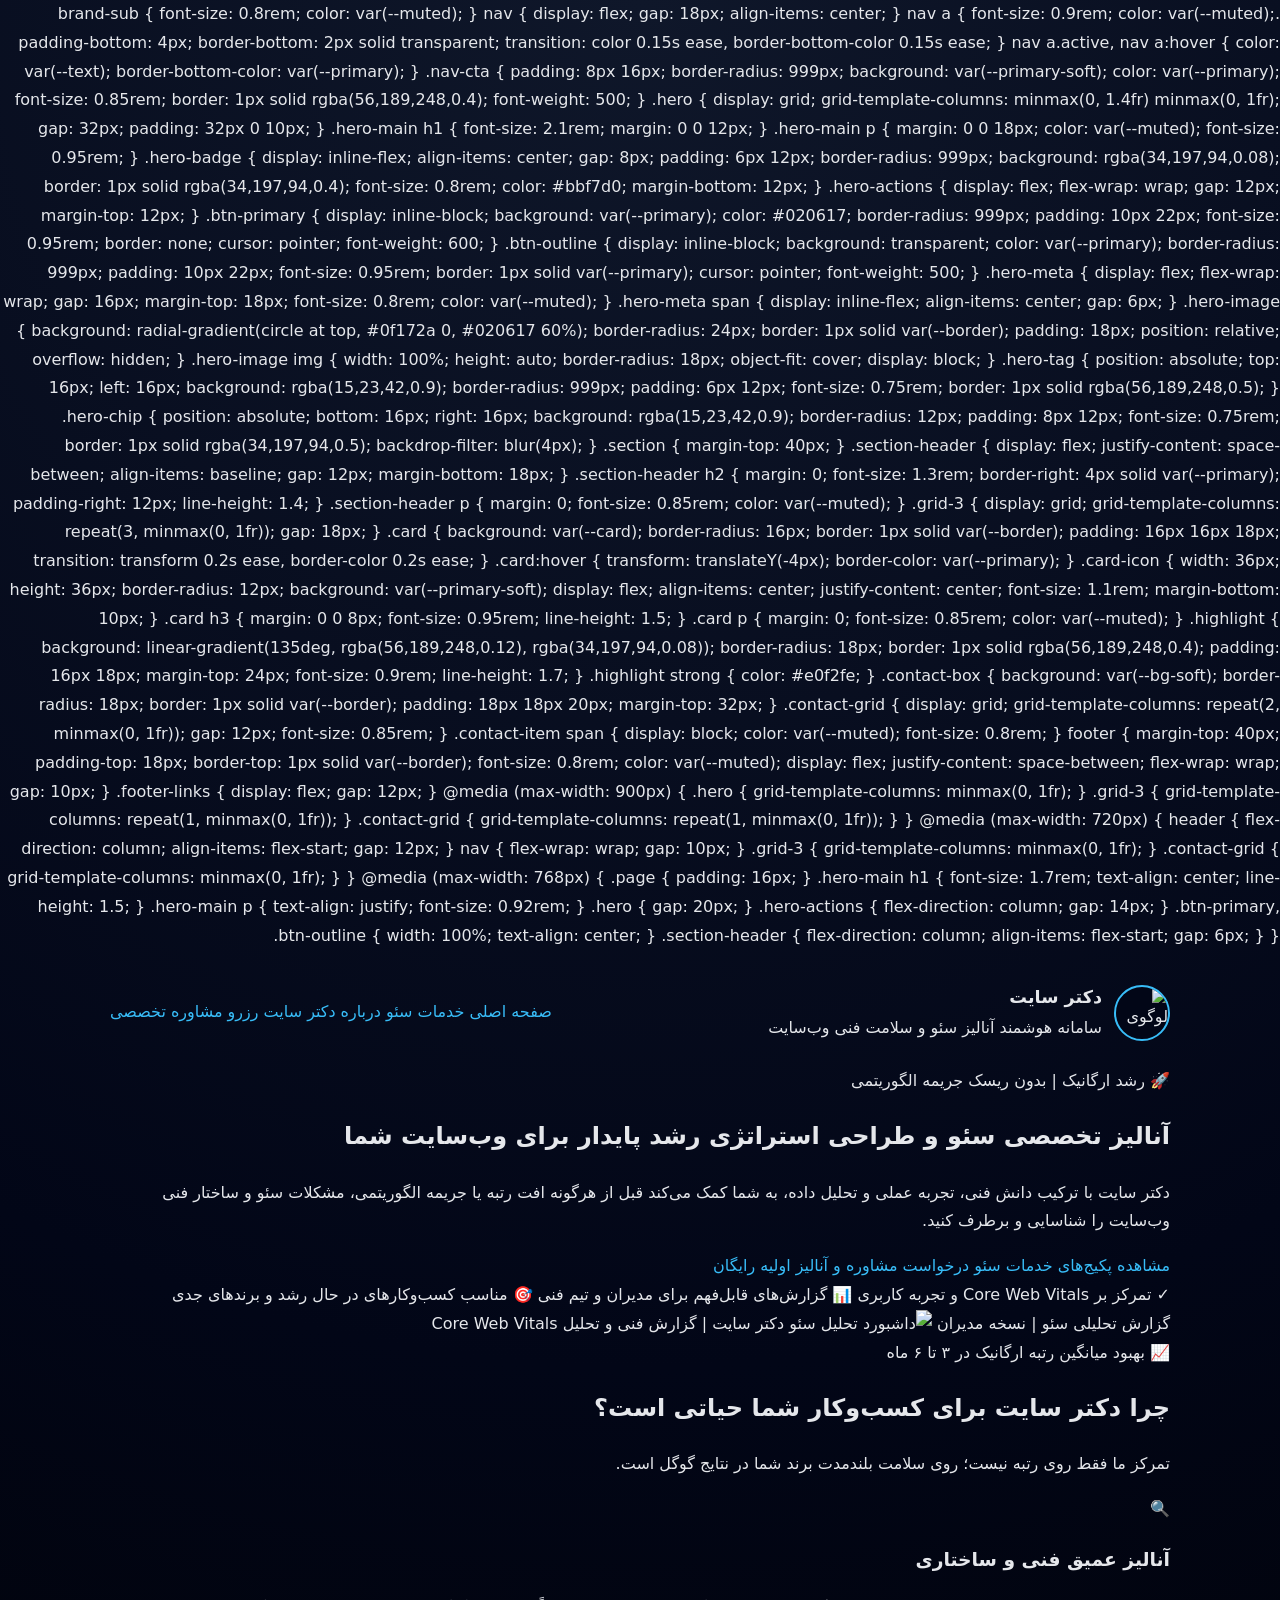
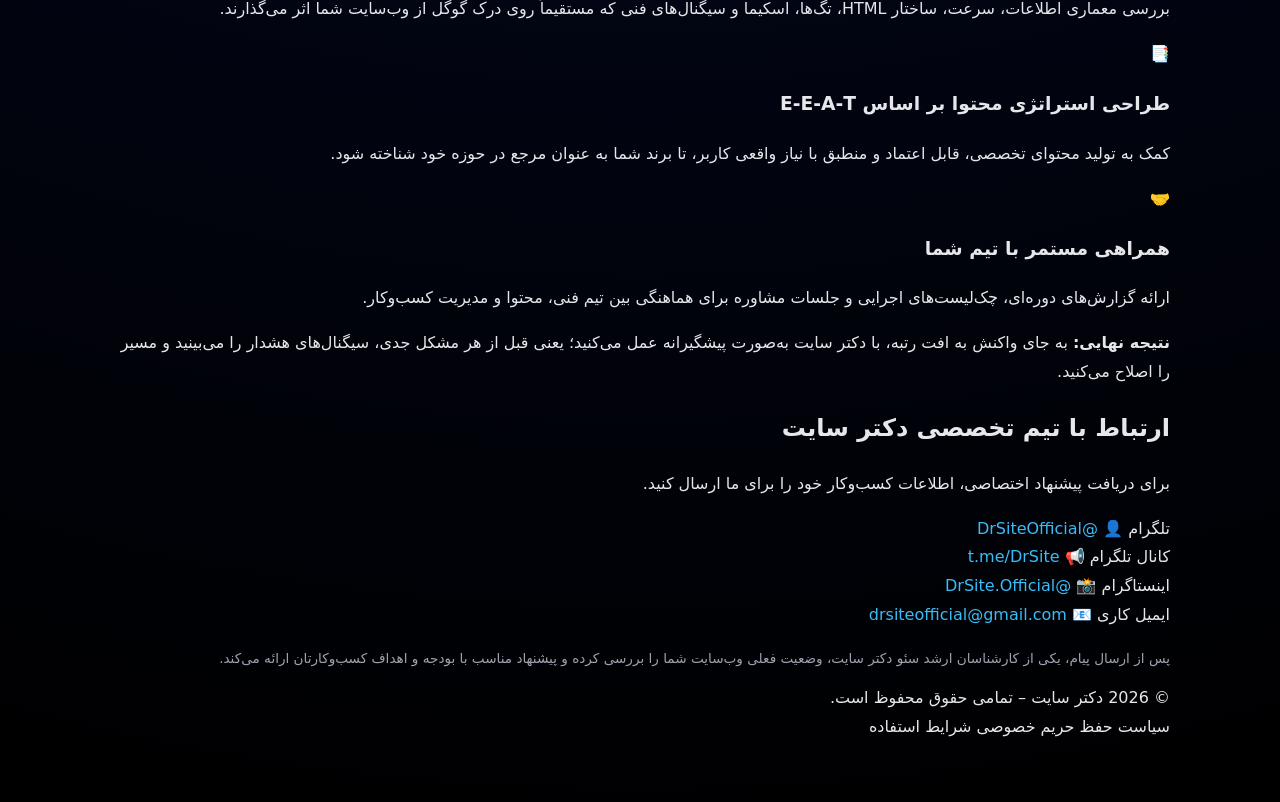
==== commit ea3b4ac2: "Update index.html" ====
--- a/index.html
+++ b/index.html
@@ -16,15 +16,15 @@
     <meta property="og:description" content="آنالیز حرفه‌ای سئو، بررسی فنی، استراتژی محتوا و رشد ارگانیک در گوگل.">
     <meta property="og:type" content="website">
     <meta property="og:url" content="https://drsite.github.io/">
-    <meta property="og:image" content="https://drsite.github.io/images/hero-drsite-dashboard.jpg">
+    <meta property="og:image" content="https://drsite.github.io/images/drsite-seo-dashboard-report.jpg">
 
     <meta name="twitter:card" content="summary_large_image">
     <meta name="twitter:title" content="دکتر سایت | تحلیل سئو و بررسی فنی سایت">
     <meta name="twitter:description" content="سامانه تخصصی تحلیل سئو، بررسی فنی و استراتژی رشد ارگانیک.">
-    <meta name="twitter:image" content="https://drsite.github.io/images/hero-drsite-dashboard.jpg">
+    <meta name="twitter:image" content="https://drsite.github.io/images/drsite-seo-dashboard-report.jpg">
 
     <!-- Ultra-Speed: Preload LCP image -->
-    <link rel="preload" as="image" href="images/hero-drsite-dashboard.jpg" fetchpriority="high">
+    <link rel="preload" as="image" href="images/drsite-seo-dashboard-report.jpg" fetchpriority="high">
 
     <!-- Schema: Organization + WebSite -->
     <script type="application/ld+json">
@@ -33,13 +33,14 @@
       "@type": "Organization",
       "name": "DrSite",
       "url": "https://drsite.github.io/",
-      "logo": "https://drsite.github.io/images/logo-drsite.png",
+      "logo": "https://drsite.github.io/images/drsite-logo.png",
       "sameAs": [
         "https://t.me/DrSite",
         "https://instagram.com/DrSite.Official"
       ]
     }
     </script>
+
 
     <script type="application/ld+json">
     {
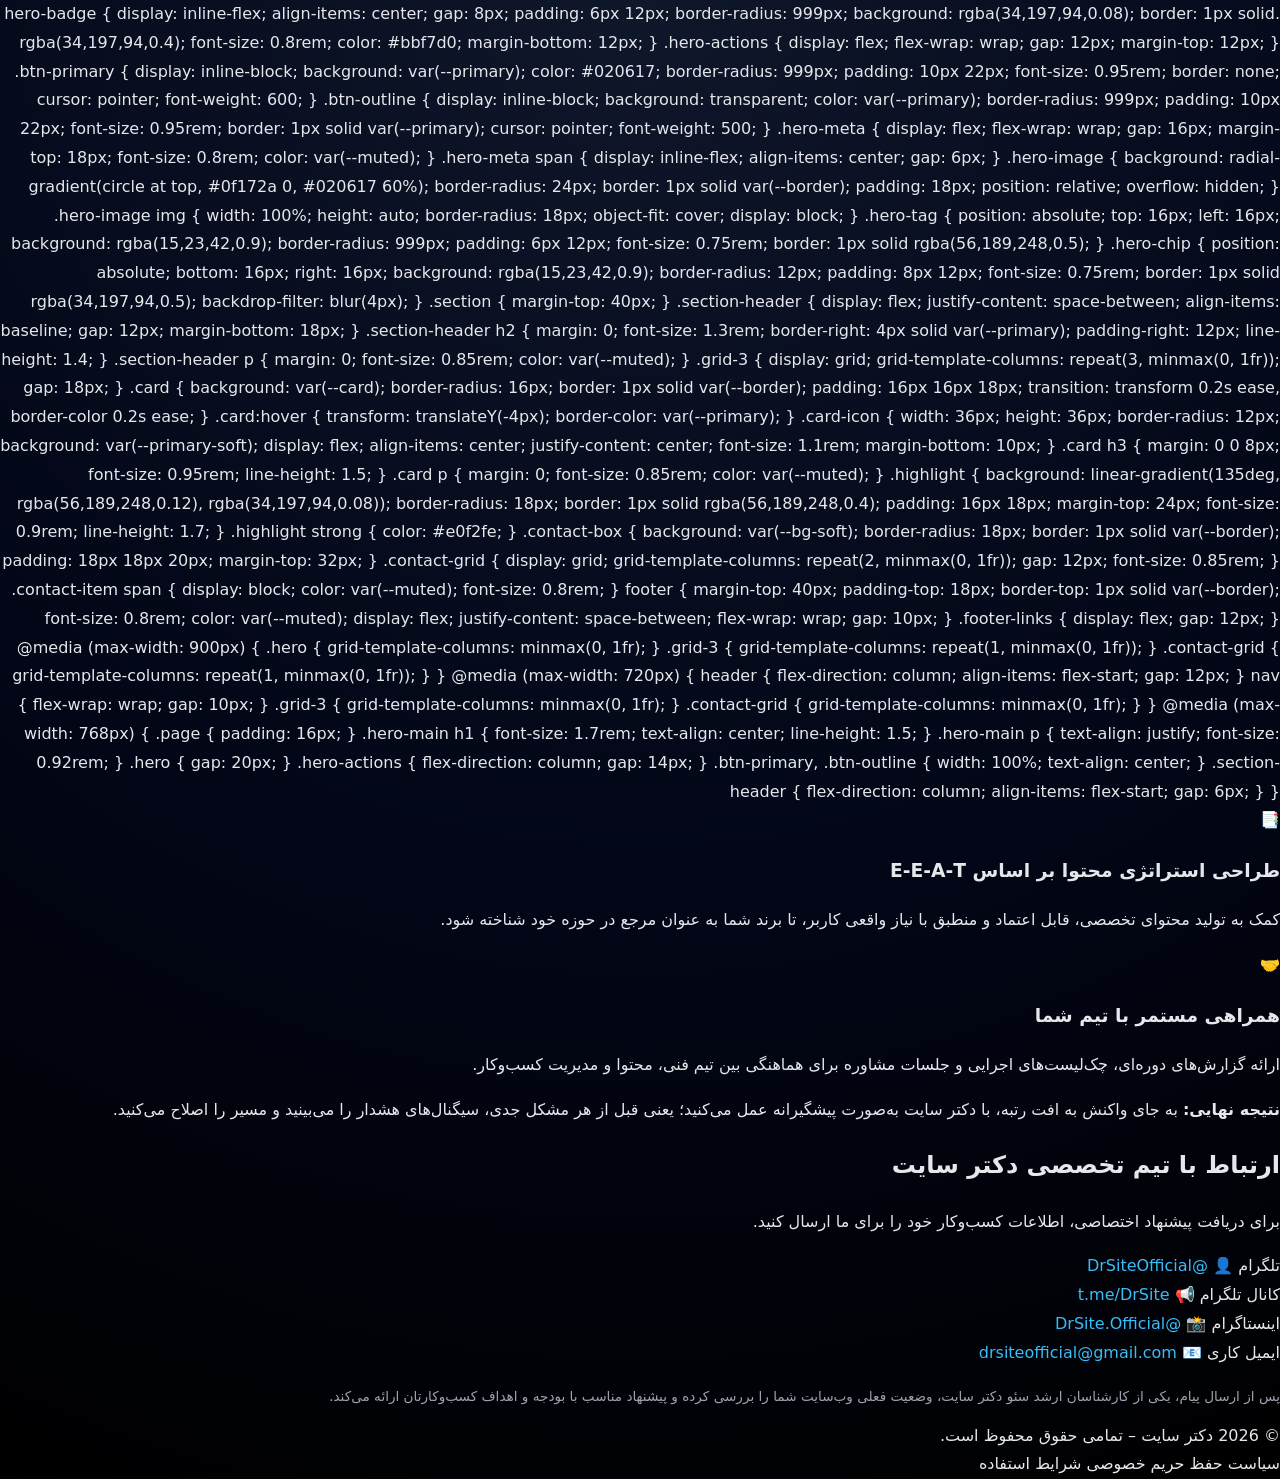
==== commit 493611d7: "Update index.html" ====
--- a/index.html
+++ b/index.html
@@ -41,7 +41,6 @@
     }
     </script>
 
-
     <script type="application/ld+json">
     {
       "@context": "https://schema.org",
@@ -124,61 +123,61 @@
             font-weight: 700;
             font-size: 1.1rem;
         }
+
+        .brand-sub {
+            font-size: 0.8rem;
+            color: var(--muted);
+        }
+
+        nav {
+            display: flex;
+            gap: 18px;
+            align-items: center;
+        }
+
+        nav a {
+            font-size: 0.9rem;
+            color: var(--muted);
+            padding-bottom: 4px;
+            border-bottom: 2px solid transparent;
+            transition: color 0.15s ease, border-bottom-color 0.15s ease;
+        }
+
+        nav a.active,
+        nav a:hover {
+            color: var(--text);
+            border-bottom-color: var(--primary);
+        }
+
+        .nav-cta {
+            padding: 8px 16px;
+            border-radius: 999px;
+            background: var(--primary-soft);
+            color: var(--primary);
+            font-size: 0.85rem;
+            border: 1px solid rgba(56,189,248,0.4);
+            font-weight: 500;
+        }
+
+        .hero {
+            display: grid;
+            grid-template-columns: minmax(0, 1.4fr) minmax(0, 1fr);
+            gap: 32px;
+            padding: 32px 0 10px;
+        }
+
+        .hero-main h1 {
+            font-size: 2.1rem;
+            margin: 0 0 12px;
+        }
+
+        .hero-main p {
+            margin: 0 0 18px;
+            color: var(--muted);
+            font-size: 0.95rem;
+        }
     </style>
 </head>
-
-        .brand-sub {
-    font-size: 0.8rem;
-    color: var(--muted);
-}
-
-nav {
-    display: flex;
-    gap: 18px;
-    align-items: center;
-}
-
-nav a {
-    font-size: 0.9rem;
-    color: var(--muted);
-    padding-bottom: 4px;
-    border-bottom: 2px solid transparent;
-    transition: color 0.15s ease, border-bottom-color 0.15s ease;
-}
-
-nav a.active,
-nav a:hover {
-    color: var(--text);
-    border-bottom-color: var(--primary);
-}
-
-.nav-cta {
-    padding: 8px 16px;
-    border-radius: 999px;
-    background: var(--primary-soft);
-    color: var(--primary);
-    font-size: 0.85rem;
-    border: 1px solid rgba(56,189,248,0.4);
-    font-weight: 500;
-}
-
-.hero {
-    display: grid;
-    grid-template-columns: minmax(0, 1.4fr) minmax(0, 1fr);
-    gap: 32px;
-    padding: 32px 0 10px;
-}
-
-.hero-main h1 {
-    font-size: 2.1rem;
-    margin: 0 0 12px;
-}
-
-.hero-main p {
-    margin: 0 0 18px;
-    color: var(--muted);
-    font-size: 0.95rem;
-}
 
 .hero-badge {
     display: inline-flex;
@@ -267,7 +266,7 @@
     border: 1px solid rgba(56,189,248,0.5);
 }
 
-        .hero-chip {
+.hero-chip {
     position: absolute;
     bottom: 16px;
     right: 16px;
@@ -472,124 +471,32 @@
         gap: 6px;
     }
 }
-</style>
-</head>
-
-<body>
-
-<div class="page">
-
-<header>
-    <div class="logo-wrap">
-        <img src="images/logo-drsite.png"
-             alt="لوگوی دکتر سایت | DrSite Logo"
-             class="logo"
-             width="56"
-             height="56"
-             loading="lazy">
-        <div>
-            <div class="brand-title">دکتر سایت</div>
-            <div class="brand-sub">سامانه هوشمند آنالیز سئو و سلامت فنی وب‌سایت</div>
-        </div>
-    </div>
-
-    <nav>
-        <a href="index.html" class="active">صفحه اصلی</a>
-        <a href="services.html">خدمات سئو</a>
-        <a href="about.html">درباره دکتر سایت</a>
-        <a href="#contact" class="nav-cta">رزرو مشاوره تخصصی</a>
-    </nav>
-</header>
-
-<section class="hero">
-
-    <div class="hero-main">
-
-        <div class="hero-badge">
-            🚀 رشد ارگانیک | بدون ریسک جریمه الگوریتمی
-        </div>
-
-        <h1>آنالیز تخصصی سئو و طراحی استراتژی رشد پایدار برای وب‌سایت شما</h1>
-
-        <p>
-            دکتر سایت با ترکیب دانش فنی، تجربه عملی و تحلیل داده، به شما کمک می‌کند
-            قبل از هرگونه افت رتبه یا جریمه الگوریتمی، مشکلات سئو و ساختار فنی وب‌سایت را شناسایی و برطرف کنید.
-        </p>
-
-           <div class="hero-actions">
-    <a href="services.html" class="btn-primary" aria-label="مشاهده پکیج‌های خدمات سئو دکتر سایت">
-        مشاهده پکیج‌های خدمات سئو
-    </a>
-    <a href="#contact" class="btn-outline" aria-label="درخواست مشاوره و آنالیز اولیه رایگان">
-        درخواست مشاوره و آنالیز اولیه رایگان
-    </a>
+
+       <div class="card">
+    <div class="card-icon">📑</div>
+    <h3>طراحی استراتژی محتوا بر اساس E‑E‑A‑T</h3>
+    <p>
+        کمک به تولید محتوای تخصصی، قابل اعتماد و منطبق با نیاز واقعی کاربر،
+        تا برند شما به عنوان مرجع در حوزه خود شناخته شود.
+    </p>
 </div>
 
-<div class="hero-meta">
-    <span>✓ تمرکز بر Core Web Vitals و تجربه کاربری</span>
-    <span>📊 گزارش‌های قابل‌فهم برای مدیران و تیم فنی</span>
-    <span>🎯 مناسب کسب‌وکارهای در حال رشد و برندهای جدی</span>
+<div class="card">
+    <div class="card-icon">🤝</div>
+    <h3>همراهی مستمر با تیم شما</h3>
+    <p>
+        ارائه گزارش‌های دوره‌ای، چک‌لیست‌های اجرایی و جلسات مشاوره برای هماهنگی
+        بین تیم فنی، محتوا و مدیریت کسب‌وکار.
+    </p>
 </div>
+
 </div>
 
-<div class="hero-image">
-    <span class="hero-tag">گزارش تحلیلی سئو | نسخه مدیران</span>
-
-    <img src="images/hero-drsite-dashboard.jpg"
-         alt="داشبورد تحلیل سئو دکتر سایت | گزارش فنی و تحلیل Core Web Vitals"
-         width="900" height="600"
-         fetchpriority="high"
-         loading="eager">
-
-    <div class="hero-chip">
-        📈 بهبود میانگین رتبه ارگانیک در ۳ تا ۶ ماه
-    </div>
+<div class="highlight">
+    <strong>نتیجه نهایی:</strong>
+    به جای واکنش به افت رتبه، با دکتر سایت به‌صورت پیشگیرانه عمل می‌کنید؛
+    یعنی قبل از هر مشکل جدی، سیگنال‌های هشدار را می‌بینید و مسیر را اصلاح می‌کنید.
 </div>
-
-</section>
-
-<section class="section">
-    <div class="section-header">
-        <h2>چرا دکتر سایت برای کسب‌وکار شما حیاتی است؟</h2>
-        <p>تمرکز ما فقط روی رتبه نیست؛ روی سلامت بلندمدت برند شما در نتایج گوگل است.</p>
-    </div>
-
-    <div class="grid-3">
-
-        <div class="card">
-            <div class="card-icon">🔍</div>
-            <h3>آنالیز عمیق فنی و ساختاری</h3>
-            <p>
-                بررسی معماری اطلاعات، سرعت، ساختار HTML، تگ‌ها، اسکیما و سیگنال‌های فنی که
-                مستقیماً روی درک گوگل از وب‌سایت شما اثر می‌گذارند.
-            </p>
-        </div>
-
-        <div class="card">
-            <div class="card-icon">📑</div>
-            <h3>طراحی استراتژی محتوا بر اساس E‑E‑A‑T</h3>
-            <p>
-                کمک به تولید محتوای تخصصی، قابل اعتماد و منطبق با نیاز واقعی کاربر،
-                تا برند شما به عنوان مرجع در حوزه خود شناخته شود.
-            </p>
-        </div>
-
-        <div class="card">
-            <div class="card-icon">🤝</div>
-            <h3>همراهی مستمر با تیم شما</h3>
-            <p>
-                ارائه گزارش‌های دوره‌ای، چک‌لیست‌های اجرایی و جلسات مشاوره برای هماهنگی
-                بین تیم فنی، محتوا و مدیریت کسب‌وکار.
-            </p>
-        </div>
-
-    </div>
-
-    <div class="highlight">
-        <strong>نتیجه نهایی:</strong>
-        به جای واکنش به افت رتبه، با دکتر سایت به‌صورت پیشگیرانه عمل می‌کنید؛
-        یعنی قبل از هر مشکل جدی، سیگنال‌های هشدار را می‌بینید و مسیر را اصلاح می‌کنید.
-    </div>
 </section>
 
 <section class="section" id="contact">
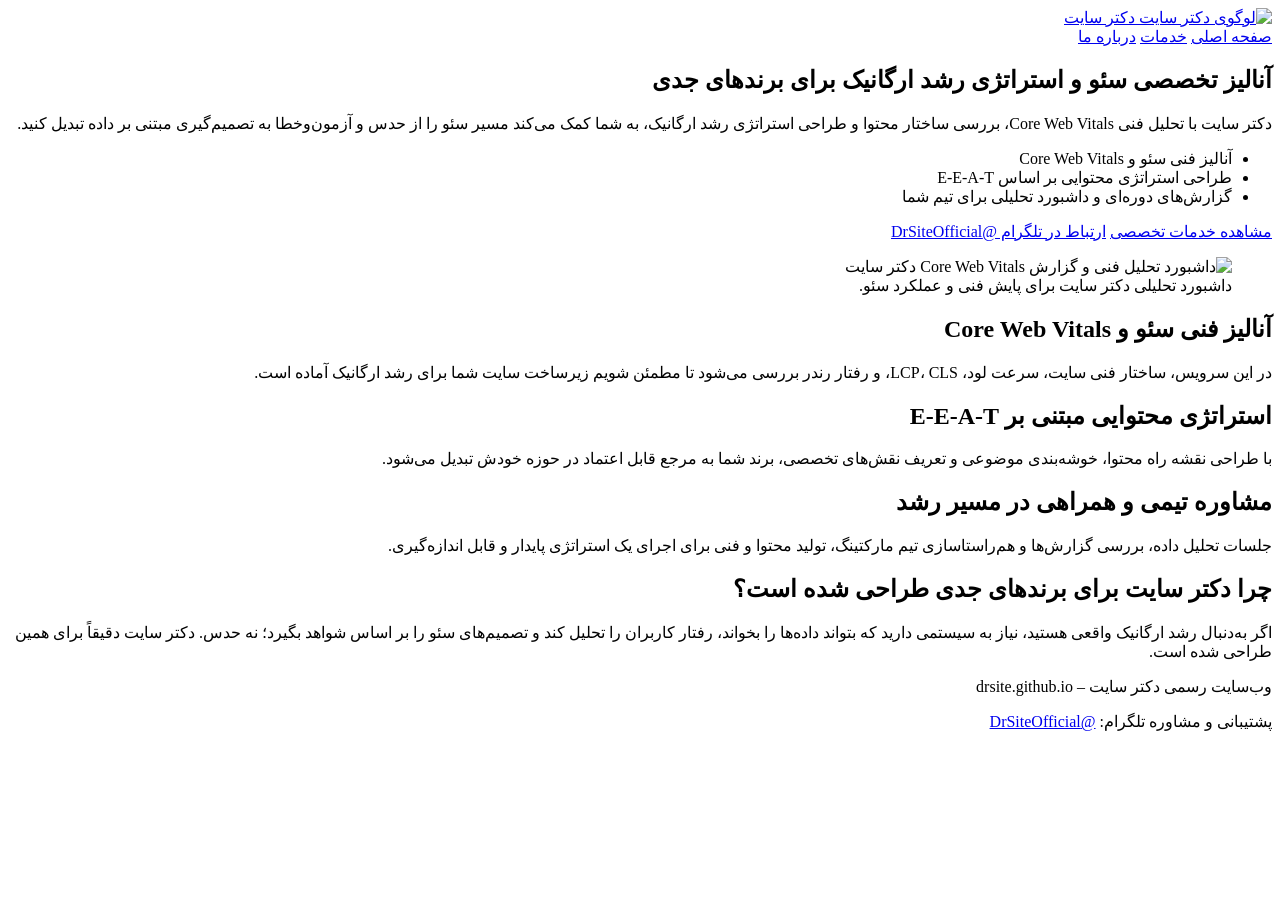
==== commit ccb4cc46: "Create index.html" ====
--- a/index.html
+++ b/index.html
@@ -1,554 +1,136 @@
-<!-- بخش ۱: head + استایل پایه index.html -->
 <!DOCTYPE html>
 <html lang="fa" dir="rtl">
 <head>
-    <meta charset="UTF-8">
-    <meta name="viewport" content="width=device-width, initial-scale=1.0">
+  <meta charset="UTF-8">
+  <title>دکتر سایت | آنالیز تخصصی سئو، بررسی فنی و استراتژی رشد ارگانیک</title>
+  <meta name="description" content="دکتر سایت؛ آنالیز تخصصی سئو، بررسی فنی Core Web Vitals، استراتژی رشد ارگانیک و مشاوره تخصصی برای برندها.">
+  <meta name="viewport" content="width=device-width, initial-scale=1">
 
-    <title>دکتر سایت | آنالیز تخصصی سئو، بررسی فنی و استراتژی رشد ارگانیک</title>
-    <meta name="description" content="دکتر سایت؛ سامانه هوشمند تحلیل سئو، بررسی فنی سایت، پایش Core Web Vitals، استراتژی محتوا و مشاوره تخصصی برای رشد ارگانیک در نتایج گوگل.">
-    <meta name="keywords" content="آنالیز سئو, تحلیل سئو, بررسی فنی سایت, Technical SEO, Core Web Vitals, خدمات سئو, استراتژی محتوا, مشاوره سئو, بهبود رتبه گوگل, رشد ارگانیک سایت">
-    <link rel="canonical" href="https://drsite.github.io/">
-    <meta name="robots" content="index,follow">
-    <meta name="theme-color" content="#020617">
+  <link rel="preload" href="images/drsite-seo-dashboard-report.webp" as="image">
+  <link rel="stylesheet" href="style.css">
 
-    <meta property="og:title" content="دکتر سایت | تحلیل سئو و بررسی فنی سایت">
-    <meta property="og:description" content="آنالیز حرفه‌ای سئو، بررسی فنی، استراتژی محتوا و رشد ارگانیک در گوگل.">
-    <meta property="og:type" content="website">
-    <meta property="og:url" content="https://drsite.github.io/">
-    <meta property="og:image" content="https://drsite.github.io/images/drsite-seo-dashboard-report.jpg">
+  <link rel="canonical" href="https://drsite.github.io/">
 
-    <meta name="twitter:card" content="summary_large_image">
-    <meta name="twitter:title" content="دکتر سایت | تحلیل سئو و بررسی فنی سایت">
-    <meta name="twitter:description" content="سامانه تخصصی تحلیل سئو، بررسی فنی و استراتژی رشد ارگانیک.">
-    <meta name="twitter:image" content="https://drsite.github.io/images/drsite-seo-dashboard-report.jpg">
-
-    <!-- Ultra-Speed: Preload LCP image -->
-    <link rel="preload" as="image" href="images/drsite-seo-dashboard-report.jpg" fetchpriority="high">
-
-    <!-- Schema: Organization + WebSite -->
-    <script type="application/ld+json">
-    {
-      "@context": "https://schema.org",
+  <script type="application/ld+json">
+  {
+    "@context": "https://schema.org",
+    "@type": "WebSite",
+    "url": "https://drsite.github.io/",
+    "name": "دکتر سایت",
+    "description": "آنالیز تخصصی سئو، بررسی فنی و استراتژی رشد ارگانیک.",
+    "publisher": {
       "@type": "Organization",
       "name": "DrSite",
       "url": "https://drsite.github.io/",
-      "logo": "https://drsite.github.io/images/drsite-logo.png",
-      "sameAs": [
-        "https://t.me/DrSite",
-        "https://instagram.com/DrSite.Official"
-      ]
-    }
-    </script>
-
-    <script type="application/ld+json">
-    {
-      "@context": "https://schema.org",
-      "@type": "WebSite",
-      "url": "https://drsite.github.io/",
-      "name": "دکتر سایت",
-      "description": "سامانه هوشمند تحلیل سئو، بررسی فنی سایت و استراتژی رشد ارگانیک.",
-      "potentialAction": {
-        "@type": "SearchAction",
-        "target": "https://drsite.github.io/?q={search_term_string}",
-        "query-input": "required name=search_term_string"
+      "logo": {
+        "@type": "ImageObject",
+        "url": "https://drsite.github.io/images/drsite-logo.webp"
       }
     }
-    </script>
+  }
+  </script>
 
-    <style>
-        :root {
-            --bg: #020617;
-            --bg-soft: #0b1120;
-            --card: #0f172a;
-            --primary: #38bdf8;
-            --primary-soft: rgba(56, 189, 248, 0.12);
-            --accent: #22c55e;
-            --danger: #ef4444;
-            --text: #e5e7eb;
-            --muted: #9ca3af;
-            --border: #1f2937;
-        }
+  <script type="application/ld+json">
+  {
+    "@context": "https://schema.org",
+    "@type": "Organization",
+    "name": "DrSite",
+    "url": "https://drsite.github.io/",
+    "logo": "https://drsite.github.io/images/drsite-logo.webp",
+    "sameAs": [
+      "https://t.me/DrSiteOfficial"
+    ]
+  }
+  </script>
+</head>
+<body>
+  <header class="site-header">
+    <div class="container header-inner">
+      <a href="/" class="brand">
+        <img src="images/drsite-logo.webp" width="64" height="64" alt="لوگوی دکتر سایت">
+        <span class="brand-text">دکتر سایت</span>
+      </a>
+      <nav class="nav">
+        <a href="index.html" class="nav-link active">صفحه اصلی</a>
+        <a href="services.html" class="nav-link">خدمات</a>
+        <a href="about.html" class="nav-link">درباره ما</a>
+      </nav>
+    </div>
+  </header>
 
-        * {
-            box-sizing: border-box;
-        }
+  <main>
+    <section class="hero">
+      <div class="container hero-grid">
+        <div class="hero-content">
+          <h1 class="hero-title">
+            آنالیز تخصصی سئو و استراتژی رشد ارگانیک برای برندهای جدی
+          </h1>
+          <p className="hero-subtitle">
+            دکتر سایت با تحلیل فنی Core Web Vitals، بررسی ساختار محتوا و طراحی استراتژی رشد ارگانیک، به شما کمک می‌کند مسیر سئو را از حدس و آزمون‌وخطا به تصمیم‌گیری مبتنی بر داده تبدیل کنید.
+          </p>
+          <ul class="hero-list">
+            <li>آنالیز فنی سئو و Core Web Vitals</li>
+            <li>طراحی استراتژی محتوایی بر اساس E-E-A-T</li>
+            <li>گزارش‌های دوره‌ای و داشبورد تحلیلی برای تیم شما</li>
+          </ul>
+          <div class="hero-actions">
+            <a href="services.html" class="btn btn-primary">مشاهده خدمات تخصصی</a>
+            <a href="https://t.me/DrSiteOfficial" class="btn btn-outline" target="_blank" rel="noopener">ارتباط در تلگرام @DrSiteOfficial</a>
+          </div>
+        </div>
+        <div class="hero-media">
+          <figure class="hero-image-wrapper">
+            <img
+              src="images/drsite-seo-dashboard-report.webp"
+              width="640"
+              height="400"
+              loading="eager"
+              alt="داشبورد تحلیل فنی و گزارش Core Web Vitals دکتر سایت"
+            >
+            <figcaption>داشبورد تحلیلی دکتر سایت برای پایش فنی و عملکرد سئو.</figcaption>
+          </figure>
+        </div>
+      </div>
+    </section>
 
-        body {
-            margin: 0;
-            font-family: system-ui, -apple-system, BlinkMacSystemFont, "Segoe UI", Tahoma, sans-serif;
-            background: radial-gradient(circle at top, #0f172a 0, #020617 55%, #000 100%);
-            color: var(--text);
-            line-height: 1.8;
-        }
+    <section class="section">
+      <div class="container section-grid">
+        <article class="card">
+          <h2 class="card-title">آنالیز فنی سئو و Core Web Vitals</h2>
+          <p>
+            در این سرویس، ساختار فنی سایت، سرعت لود، LCP، CLS، و رفتار رندر بررسی می‌شود تا مطمئن شویم زیرساخت سایت شما برای رشد ارگانیک آماده است.
+          </p>
+        </article>
+        <article class="card">
+          <h2 class="card-title">استراتژی محتوایی مبتنی بر E-E-A-T</h2>
+          <p>
+            با طراحی نقشه راه محتوا، خوشه‌بندی موضوعی و تعریف نقش‌های تخصصی، برند شما به مرجع قابل اعتماد در حوزه خودش تبدیل می‌شود.
+          </p>
+        </article>
+        <article class="card">
+          <h2 class="card-title">مشاوره تیمی و همراهی در مسیر رشد</h2>
+          <p>
+            جلسات تحلیل داده، بررسی گزارش‌ها و هم‌راستاسازی تیم مارکتینگ، تولید محتوا و فنی برای اجرای یک استراتژی پایدار و قابل اندازه‌گیری.
+          </p>
+        </article>
+      </div>
+    </section>
 
-        a {
-            color: var(--primary);
-            text-decoration: none;
-        }
+    <section class="section section-muted">
+      <div class="container">
+        <h2 class="section-title">چرا دکتر سایت برای برندهای جدی طراحی شده است؟</h2>
+        <p>
+          اگر به‌دنبال رشد ارگانیک واقعی هستید، نیاز به سیستمی دارید که بتواند داده‌ها را بخواند، رفتار کاربران را تحلیل کند و تصمیم‌های سئو را بر اساس شواهد بگیرد؛ نه حدس. دکتر سایت دقیقاً برای همین طراحی شده است.
+        </p>
+      </div>
+    </section>
+  </main>
 
-        a:hover {
-            color: #0ea5e9;
-        }
-
-        .page {
-            max-width: 1100px;
-            margin: 0 auto;
-            padding: 20px 20px 60px;
-        }
-
-        header {
-            display: flex;
-            align-items: center;
-            justify-content: space-between;
-            padding: 12px 0 24px;
-        }
-
-        .logo-wrap {
-            display: flex;
-            align-items: center;
-            gap: 12px;
-        }
-
-        .logo {
-            width: 56px;
-            height: 56px;
-            border-radius: 50%;
-            border: 2px solid var(--primary);
-            object-fit: cover;
-            background: #020617;
-        }
-
-        .brand-title {
-            font-weight: 700;
-            font-size: 1.1rem;
-        }
-
-        .brand-sub {
-            font-size: 0.8rem;
-            color: var(--muted);
-        }
-
-        nav {
-            display: flex;
-            gap: 18px;
-            align-items: center;
-        }
-
-        nav a {
-            font-size: 0.9rem;
-            color: var(--muted);
-            padding-bottom: 4px;
-            border-bottom: 2px solid transparent;
-            transition: color 0.15s ease, border-bottom-color 0.15s ease;
-        }
-
-        nav a.active,
-        nav a:hover {
-            color: var(--text);
-            border-bottom-color: var(--primary);
-        }
-
-        .nav-cta {
-            padding: 8px 16px;
-            border-radius: 999px;
-            background: var(--primary-soft);
-            color: var(--primary);
-            font-size: 0.85rem;
-            border: 1px solid rgba(56,189,248,0.4);
-            font-weight: 500;
-        }
-
-        .hero {
-            display: grid;
-            grid-template-columns: minmax(0, 1.4fr) minmax(0, 1fr);
-            gap: 32px;
-            padding: 32px 0 10px;
-        }
-
-        .hero-main h1 {
-            font-size: 2.1rem;
-            margin: 0 0 12px;
-        }
-
-        .hero-main p {
-            margin: 0 0 18px;
-            color: var(--muted);
-            font-size: 0.95rem;
-        }
-    </style>
-</head>
-
-.hero-badge {
-    display: inline-flex;
-    align-items: center;
-    gap: 8px;
-    padding: 6px 12px;
-    border-radius: 999px;
-    background: rgba(34,197,94,0.08);
-    border: 1px solid rgba(34,197,94,0.4);
-    font-size: 0.8rem;
-    color: #bbf7d0;
-    margin-bottom: 12px;
-}
-
-.hero-actions {
-    display: flex;
-    flex-wrap: wrap;
-    gap: 12px;
-    margin-top: 12px;
-}
-
-.btn-primary {
-    display: inline-block;
-    background: var(--primary);
-    color: #020617;
-    border-radius: 999px;
-    padding: 10px 22px;
-    font-size: 0.95rem;
-    border: none;
-    cursor: pointer;
-    font-weight: 600;
-}
-
-.btn-outline {
-    display: inline-block;
-    background: transparent;
-    color: var(--primary);
-    border-radius: 999px;
-    padding: 10px 22px;
-    font-size: 0.95rem;
-    border: 1px solid var(--primary);
-    cursor: pointer;
-    font-weight: 500;
-}
-
-.hero-meta {
-    display: flex;
-    flex-wrap: wrap;
-    gap: 16px;
-    margin-top: 18px;
-    font-size: 0.8rem;
-    color: var(--muted);
-}
-
-.hero-meta span {
-    display: inline-flex;
-    align-items: center;
-    gap: 6px;
-}
-
-.hero-image {
-    background: radial-gradient(circle at top, #0f172a 0, #020617 60%);
-    border-radius: 24px;
-    border: 1px solid var(--border);
-    padding: 18px;
-    position: relative;
-    overflow: hidden;
-}
-
-.hero-image img {
-    width: 100%;
-    height: auto;
-    border-radius: 18px;
-    object-fit: cover;
-    display: block;
-}
-
-.hero-tag {
-    position: absolute;
-    top: 16px;
-    left: 16px;
-    background: rgba(15,23,42,0.9);
-    border-radius: 999px;
-    padding: 6px 12px;
-    font-size: 0.75rem;
-    border: 1px solid rgba(56,189,248,0.5);
-}
-
-.hero-chip {
-    position: absolute;
-    bottom: 16px;
-    right: 16px;
-    background: rgba(15,23,42,0.9);
-    border-radius: 12px;
-    padding: 8px 12px;
-    font-size: 0.75rem;
-    border: 1px solid rgba(34,197,94,0.5);
-    backdrop-filter: blur(4px);
-}
-
-.section {
-    margin-top: 40px;
-}
-
-.section-header {
-    display: flex;
-    justify-content: space-between;
-    align-items: baseline;
-    gap: 12px;
-    margin-bottom: 18px;
-}
-
-.section-header h2 {
-    margin: 0;
-    font-size: 1.3rem;
-    border-right: 4px solid var(--primary);
-    padding-right: 12px;
-    line-height: 1.4;
-}
-
-.section-header p {
-    margin: 0;
-    font-size: 0.85rem;
-    color: var(--muted);
-}
-
-.grid-3 {
-    display: grid;
-    grid-template-columns: repeat(3, minmax(0, 1fr));
-    gap: 18px;
-}
-
-.card {
-    background: var(--card);
-    border-radius: 16px;
-    border: 1px solid var(--border);
-    padding: 16px 16px 18px;
-    transition: transform 0.2s ease, border-color 0.2s ease;
-}
-
-.card:hover {
-    transform: translateY(-4px);
-    border-color: var(--primary);
-}
-
-.card-icon {
-    width: 36px;
-    height: 36px;
-    border-radius: 12px;
-    background: var(--primary-soft);
-    display: flex;
-    align-items: center;
-    justify-content: center;
-    font-size: 1.1rem;
-    margin-bottom: 10px;
-}
-
-.card h3 {
-    margin: 0 0 8px;
-    font-size: 0.95rem;
-    line-height: 1.5;
-}
-
-.card p {
-    margin: 0;
-    font-size: 0.85rem;
-    color: var(--muted);
-}
-
-.highlight {
-    background: linear-gradient(135deg, rgba(56,189,248,0.12), rgba(34,197,94,0.08));
-    border-radius: 18px;
-    border: 1px solid rgba(56,189,248,0.4);
-    padding: 16px 18px;
-    margin-top: 24px;
-    font-size: 0.9rem;
-    line-height: 1.7;
-}
-
-.highlight strong {
-    color: #e0f2fe;
-}
-
-.contact-box {
-    background: var(--bg-soft);
-    border-radius: 18px;
-    border: 1px solid var(--border);
-    padding: 18px 18px 20px;
-    margin-top: 32px;
-}
-
-.contact-grid {
-    display: grid;
-    grid-template-columns: repeat(2, minmax(0, 1fr));
-    gap: 12px;
-    font-size: 0.85rem;
-}
-
-.contact-item span {
-    display: block;
-    color: var(--muted);
-    font-size: 0.8rem;
-}
-
-footer {
-    margin-top: 40px;
-    padding-top: 18px;
-    border-top: 1px solid var(--border);
-    font-size: 0.8rem;
-    color: var(--muted);
-    display: flex;
-    justify-content: space-between;
-    flex-wrap: wrap;
-    gap: 10px;
-}
-
-.footer-links {
-    display: flex;
-    gap: 12px;
-}
-
-@media (max-width: 900px) {
-    .hero {
-        grid-template-columns: minmax(0, 1fr);
-    }
-
-    .grid-3 {
-        grid-template-columns: repeat(1, minmax(0, 1fr));
-    }
-
-    .contact-grid {
-        grid-template-columns: repeat(1, minmax(0, 1fr));
-    }
-}
-
-       @media (max-width: 720px) {
-    header {
-        flex-direction: column;
-        align-items: flex-start;
-        gap: 12px;
-    }
-
-    nav {
-        flex-wrap: wrap;
-        gap: 10px;
-    }
-
-    .grid-3 {
-        grid-template-columns: minmax(0, 1fr);
-    }
-
-    .contact-grid {
-        grid-template-columns: minmax(0, 1fr);
-    }
-}
-
-@media (max-width: 768px) {
-    .page {
-        padding: 16px;
-    }
-
-    .hero-main h1 {
-        font-size: 1.7rem;
-        text-align: center;
-        line-height: 1.5;
-    }
-
-    .hero-main p {
-        text-align: justify;
-        font-size: 0.92rem;
-    }
-
-    .hero {
-        gap: 20px;
-    }
-
-    .hero-actions {
-        flex-direction: column;
-        gap: 14px;
-    }
-
-    .btn-primary,
-    .btn-outline {
-        width: 100%;
-        text-align: center;
-    }
-
-    .section-header {
-        flex-direction: column;
-        align-items: flex-start;
-        gap: 6px;
-    }
-}
-
-       <div class="card">
-    <div class="card-icon">📑</div>
-    <h3>طراحی استراتژی محتوا بر اساس E‑E‑A‑T</h3>
-    <p>
-        کمک به تولید محتوای تخصصی، قابل اعتماد و منطبق با نیاز واقعی کاربر،
-        تا برند شما به عنوان مرجع در حوزه خود شناخته شود.
-    </p>
-</div>
-
-<div class="card">
-    <div class="card-icon">🤝</div>
-    <h3>همراهی مستمر با تیم شما</h3>
-    <p>
-        ارائه گزارش‌های دوره‌ای، چک‌لیست‌های اجرایی و جلسات مشاوره برای هماهنگی
-        بین تیم فنی، محتوا و مدیریت کسب‌وکار.
-    </p>
-</div>
-
-</div>
-
-<div class="highlight">
-    <strong>نتیجه نهایی:</strong>
-    به جای واکنش به افت رتبه، با دکتر سایت به‌صورت پیشگیرانه عمل می‌کنید؛
-    یعنی قبل از هر مشکل جدی، سیگنال‌های هشدار را می‌بینید و مسیر را اصلاح می‌کنید.
-</div>
-</section>
-
-<section class="section" id="contact">
-    <div class="section-header">
-        <h2>ارتباط با تیم تخصصی دکتر سایت</h2>
-        <p>برای دریافت پیشنهاد اختصاصی، اطلاعات کسب‌وکار خود را برای ما ارسال کنید.</p>
+  <footer class="site-footer">
+    <div class="container footer-inner">
+      <p>وب‌سایت رسمی دکتر سایت – drsite.github.io</p>
+      <p>پشتیبانی و مشاوره تلگرام: <a href="https://t.me/DrSiteOfficial" target="_blank" rel="noopener">@DrSiteOfficial</a></p>
     </div>
-
-    <div class="contact-box">
-        <div class="contact-grid">
-
-            <div class="contact-item">
-                <span>تلگرام</span>
-                <a href="https://t.me/DrSiteOfficial" target="_blank" rel="noopener">
-                    👤 @DrSiteOfficial
-                </a>
-            </div>
-
-            <div class="contact-item">
-                <span>کانال تلگرام</span>
-                <a href="https://t.me/DrSite" target="_blank" rel="noopener">
-                    📢 t.me/DrSite
-                </a>
-            </div>
-
-            <div class="contact-item">
-                <span>اینستاگرام</span>
-                <a href="https://instagram.com/DrSite.Official" target="_blank" rel="noopener">
-                    📸 @DrSite.Official
-                </a>
-            </div>
-
-            <div class="contact-item">
-                <span>ایمیل کاری</span>
-                <a href="mailto:drsiteofficial@gmail.com">
-                    📧 drsiteofficial@gmail.com
-                </a>
-            </div>
-
-        </div>
-
-        <p style="margin-top:16px;font-size:0.85rem;color:var(--muted);">
-            پس از ارسال پیام، یکی از کارشناسان ارشد سئو دکتر سایت، وضعیت فعلی وب‌سایت شما را بررسی کرده
-            و پیشنهاد مناسب با بودجه و اهداف کسب‌وکارتان ارائه می‌کند.
-        </p>
-    </div>
-</section>
-
-<footer>
-    <div>© 2026 دکتر سایت – تمامی حقوق محفوظ است.</div>
-    <div class="footer-links">
-        <span>سیاست حفظ حریم خصوصی</span>
-        <span>شرایط استفاده</span>
-    </div>
-</footer>
+  </footer>
+</body>
+</html>
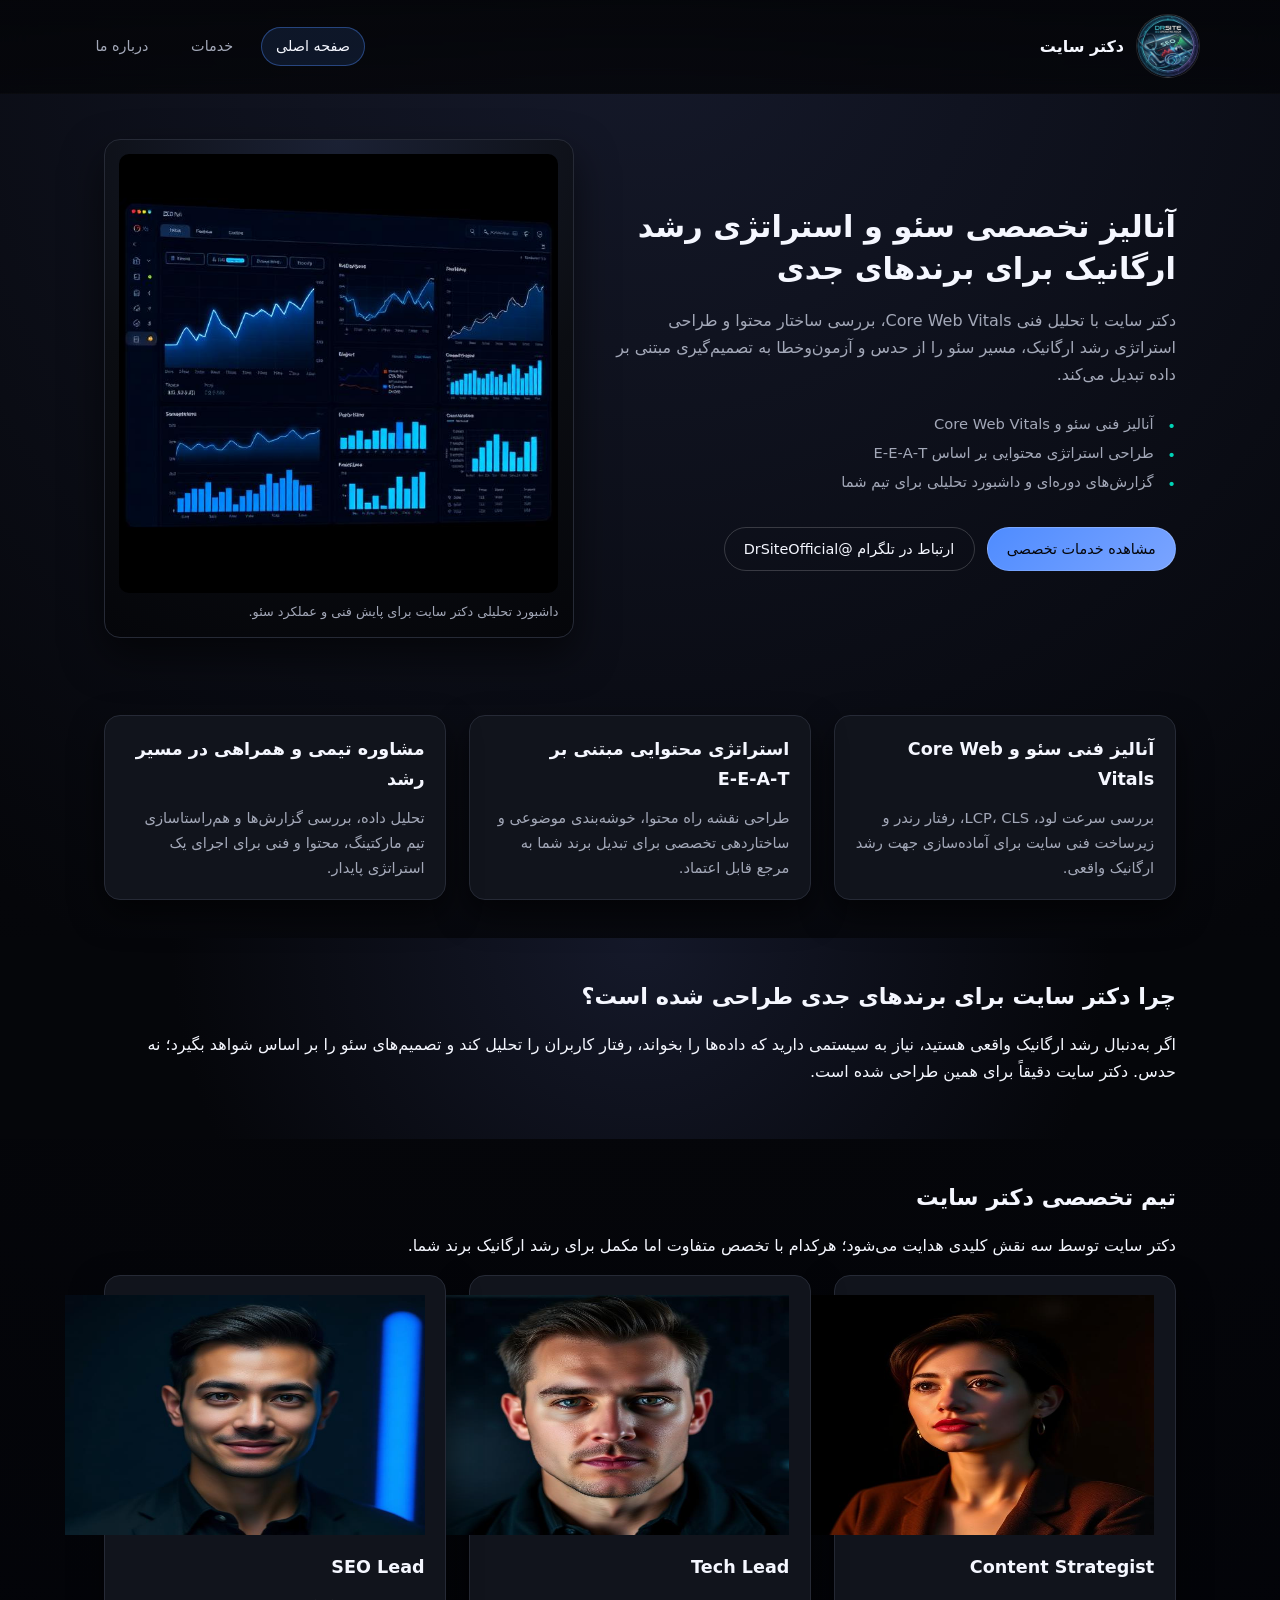
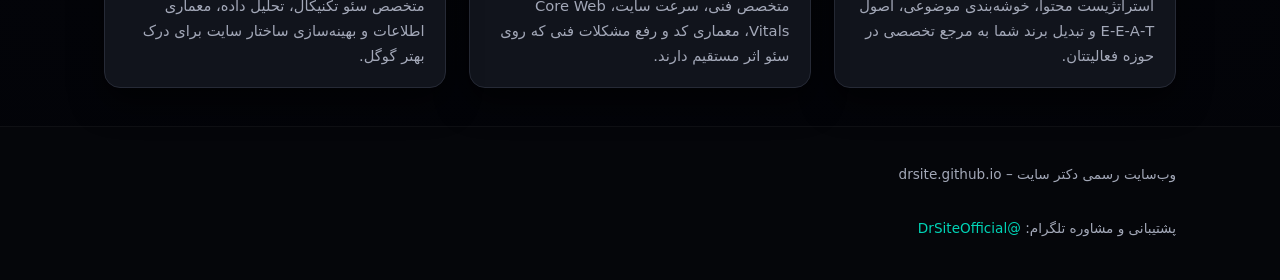
==== commit 34955c10: "Update index.html" ====
--- a/index.html
+++ b/index.html
@@ -8,7 +8,6 @@
 
   <link rel="preload" href="images/drsite-seo-dashboard-report.webp" as="image">
   <link rel="stylesheet" href="style.css">
-
   <link rel="canonical" href="https://drsite.github.io/">
 
   <script type="application/ld+json">
@@ -43,7 +42,9 @@
   }
   </script>
 </head>
+
 <body>
+
   <header class="site-header">
     <div class="container header-inner">
       <a href="/" class="brand">
@@ -59,25 +60,30 @@
   </header>
 
   <main>
+
+    <!-- HERO -->
     <section class="hero">
       <div class="container hero-grid">
         <div class="hero-content">
           <h1 class="hero-title">
             آنالیز تخصصی سئو و استراتژی رشد ارگانیک برای برندهای جدی
           </h1>
-          <p className="hero-subtitle">
-            دکتر سایت با تحلیل فنی Core Web Vitals، بررسی ساختار محتوا و طراحی استراتژی رشد ارگانیک، به شما کمک می‌کند مسیر سئو را از حدس و آزمون‌وخطا به تصمیم‌گیری مبتنی بر داده تبدیل کنید.
+          <p class="hero-subtitle">
+            دکتر سایت با تحلیل فنی Core Web Vitals، بررسی ساختار محتوا و طراحی استراتژی رشد ارگانیک، مسیر سئو را از حدس و آزمون‌وخطا به تصمیم‌گیری مبتنی بر داده تبدیل می‌کند.
           </p>
+
           <ul class="hero-list">
             <li>آنالیز فنی سئو و Core Web Vitals</li>
-            <li>طراحی استراتژی محتوایی بر اساس E-E-A-T</li>
+            <li>طراحی استراتژی محتوایی بر اساس E‑E‑A‑T</li>
             <li>گزارش‌های دوره‌ای و داشبورد تحلیلی برای تیم شما</li>
           </ul>
+
           <div class="hero-actions">
             <a href="services.html" class="btn btn-primary">مشاهده خدمات تخصصی</a>
             <a href="https://t.me/DrSiteOfficial" class="btn btn-outline" target="_blank" rel="noopener">ارتباط در تلگرام @DrSiteOfficial</a>
           </div>
         </div>
+
         <div class="hero-media">
           <figure class="hero-image-wrapper">
             <img
@@ -85,45 +91,95 @@
               width="640"
               height="400"
               loading="eager"
-              alt="داشبورد تحلیل فنی و گزارش Core Web Vitals دکتر سایت"
-            >
+              alt="داشبورد تحلیل فنی و گزارش Core Web Vitals دکتر سایت">
             <figcaption>داشبورد تحلیلی دکتر سایت برای پایش فنی و عملکرد سئو.</figcaption>
           </figure>
         </div>
       </div>
     </section>
 
+    <!-- SERVICES -->
     <section class="section">
       <div class="container section-grid">
+
         <article class="card">
           <h2 class="card-title">آنالیز فنی سئو و Core Web Vitals</h2>
           <p>
-            در این سرویس، ساختار فنی سایت، سرعت لود، LCP، CLS، و رفتار رندر بررسی می‌شود تا مطمئن شویم زیرساخت سایت شما برای رشد ارگانیک آماده است.
+            بررسی سرعت لود، LCP، CLS، رفتار رندر و زیرساخت فنی سایت برای آماده‌سازی جهت رشد ارگانیک واقعی.
           </p>
         </article>
+
         <article class="card">
-          <h2 class="card-title">استراتژی محتوایی مبتنی بر E-E-A-T</h2>
+          <h2 class="card-title">استراتژی محتوایی مبتنی بر E‑E‑A‑T</h2>
           <p>
-            با طراحی نقشه راه محتوا، خوشه‌بندی موضوعی و تعریف نقش‌های تخصصی، برند شما به مرجع قابل اعتماد در حوزه خودش تبدیل می‌شود.
+            طراحی نقشه راه محتوا، خوشه‌بندی موضوعی و ساختاردهی تخصصی برای تبدیل برند شما به مرجع قابل اعتماد.
           </p>
         </article>
+
         <article class="card">
           <h2 class="card-title">مشاوره تیمی و همراهی در مسیر رشد</h2>
           <p>
-            جلسات تحلیل داده، بررسی گزارش‌ها و هم‌راستاسازی تیم مارکتینگ، تولید محتوا و فنی برای اجرای یک استراتژی پایدار و قابل اندازه‌گیری.
+            تحلیل داده، بررسی گزارش‌ها و هم‌راستاسازی تیم مارکتینگ، محتوا و فنی برای اجرای یک استراتژی پایدار.
           </p>
         </article>
+
       </div>
     </section>
 
+    <!-- WHY -->
     <section class="section section-muted">
       <div class="container">
         <h2 class="section-title">چرا دکتر سایت برای برندهای جدی طراحی شده است؟</h2>
         <p>
-          اگر به‌دنبال رشد ارگانیک واقعی هستید، نیاز به سیستمی دارید که بتواند داده‌ها را بخواند، رفتار کاربران را تحلیل کند و تصمیم‌های سئو را بر اساس شواهد بگیرد؛ نه حدس. دکتر سایت دقیقاً برای همین طراحی شده است.
+          اگر به‌دنبال رشد ارگانیک واقعی هستید، نیاز به سیستمی دارید که داده‌ها را بخواند، رفتار کاربران را تحلیل کند و تصمیم‌های سئو را بر اساس شواهد بگیرد؛ نه حدس. دکتر سایت دقیقاً برای همین طراحی شده است.
         </p>
       </div>
     </section>
+
+    <!-- TEAM -->
+    <section class="section">
+      <div class="container">
+        <h2 class="section-title">تیم تخصصی دکتر سایت</h2>
+        <p>
+          دکتر سایت توسط سه نقش کلیدی هدایت می‌شود؛ هرکدام با تخصص متفاوت اما مکمل برای رشد ارگانیک برند شما.
+        </p>
+
+        <div class="team-grid">
+
+          <article class="card">
+            <img src="images/drsite-content-strategist.webp"
+                 width="360" height="240"
+                 alt="استراتژیست محتوا و E‑E‑A‑T دکتر سایت">
+            <h3 class="card-title">Content Strategist</h3>
+            <p>
+              استراتژیست محتوا، خوشه‌بندی موضوعی، اصول E‑E‑A‑T و تبدیل برند شما به مرجع تخصصی در حوزه فعالیتتان.
+            </p>
+          </article>
+
+          <article class="card">
+            <img src="images/drsite-tech-lead.webp"
+                 width="360" height="240"
+                 alt="متخصص فنی و Tech Lead دکتر سایت">
+            <h3 class="card-title">Tech Lead</h3>
+            <p>
+              متخصص فنی، سرعت سایت، Core Web Vitals، معماری کد و رفع مشکلات فنی که روی سئو اثر مستقیم دارند.
+            </p>
+          </article>
+
+          <article class="card">
+            <img src="images/drsite-seo-lead.webp"
+                 width="360" height="240"
+                 alt="متخصص سئو تکنیکال و SEO Lead دکتر سایت">
+            <h3 class="card-title">SEO Lead</h3>
+            <p>
+              متخصص سئو تکنیکال، تحلیل داده، معماری اطلاعات و بهینه‌سازی ساختار سایت برای درک بهتر گوگل.
+            </p>
+          </article>
+
+        </div>
+      </div>
+    </section>
+
   </main>
 
   <footer class="site-footer">
@@ -132,5 +188,6 @@
       <p>پشتیبانی و مشاوره تلگرام: <a href="https://t.me/DrSiteOfficial" target="_blank" rel="noopener">@DrSiteOfficial</a></p>
     </div>
   </footer>
+
 </body>
 </html>
--- a/style.css
+++ b/style.css
@@ -0,0 +1,386 @@
+:root {
+  --bg: #05060a;
+  --bg-alt: #0b0d12;
+  --surface: #11141c;
+  --surface-alt: #181c26;
+  --primary: #4f8cff;
+  --primary-soft: rgba(79, 140, 255, 0.12);
+  --accent: #00d4b7;
+  --text: #f5f7ff;
+  --muted: #a3a8b8;
+  --border: #262a36;
+  --radius: 16px;
+  --radius-sm: 10px;
+  --shadow-soft: 0 18px 40px rgba(0, 0, 0, 0.55);
+  --shadow-card: 0 14px 32px rgba(0, 0, 0, 0.6);
+  --max-width: 1120px;
+  --transition-fast: 0.18s ease-out;
+  --transition-med: 0.24s ease-out;
+  --font-main: system-ui, -apple-system, BlinkMacSystemFont, "Segoe UI", sans-serif;
+}
+
+*,
+*::before,
+*::after {
+  box-sizing: border-box;
+}
+
+html,
+body {
+  margin: 0;
+  padding: 0;
+}
+
+body {
+  font-family: var(--font-main);
+  background: radial-gradient(circle at top, #15192a 0, #05060a 55%, #020308 100%);
+  color: var(--text);
+  line-height: 1.7;
+}
+
+/* Layout */
+
+.container {
+  width: 100%;
+  max-width: var(--max-width);
+  margin: 0 auto;
+  padding: 0 1.5rem;
+}
+
+.site-header {
+  position: sticky;
+  top: 0;
+  z-index: 20;
+  backdrop-filter: blur(16px);
+  background: linear-gradient(to bottom, rgba(5, 6, 10, 0.96), rgba(5, 6, 10, 0.85));
+  border-bottom: 1px solid rgba(255, 255, 255, 0.02);
+}
+
+.header-inner {
+  display: flex;
+  align-items: center;
+  justify-content: space-between;
+  padding: 0.9rem 0;
+}
+
+.brand {
+  display: inline-flex;
+  align-items: center;
+  gap: 0.75rem;
+  text-decoration: none;
+}
+
+.brand img {
+  border-radius: 999px;
+  border: 1px solid rgba(255, 255, 255, 0.12);
+  background: radial-gradient(circle at top, rgba(255, 255, 255, 0.12), transparent 60%);
+}
+
+.brand-text {
+  font-weight: 600;
+  font-size: 1rem;
+  color: var(--text);
+}
+
+.nav {
+  display: flex;
+  align-items: center;
+  gap: 0.75rem;
+}
+
+.nav-link {
+  font-size: 0.9rem;
+  color: var(--muted);
+  text-decoration: none;
+  padding: 0.4rem 0.9rem;
+  border-radius: 999px;
+  border: 1px solid transparent;
+  transition: background var(--transition-fast), color var(--transition-fast), border-color var(--transition-fast);
+}
+
+.nav-link:hover {
+  color: var(--text);
+  border-color: rgba(255, 255, 255, 0.08);
+  background: rgba(255, 255, 255, 0.02);
+}
+
+.nav-link.active {
+  color: var(--text);
+  background: var(--primary-soft);
+  border-color: rgba(79, 140, 255, 0.4);
+}
+
+/* Hero */
+
+.hero {
+  padding: 2.8rem 0 2.4rem;
+}
+
+.hero-small {
+  padding: 2.4rem 0 2rem;
+}
+
+.hero-grid {
+  display: grid;
+  grid-template-columns: minmax(0, 1.2fr) minmax(0, 1fr);
+  gap: 2.4rem;
+  align-items: center;
+}
+
+.hero-content {
+  display: flex;
+  flex-direction: column;
+  gap: 1rem;
+}
+
+.hero-title {
+  margin: 0;
+  font-size: 1.9rem;
+  line-height: 1.4;
+}
+
+.hero-subtitle {
+  margin: 0;
+  color: var(--muted);
+}
+
+.hero-list {
+  margin: 0.4rem 0 0;
+  padding: 0;
+  list-style: none;
+}
+
+.hero-list li {
+  position: relative;
+  padding-right: 1.4rem;
+  margin-bottom: 0.25rem;
+  color: var(--muted);
+  font-size: 0.92rem;
+}
+
+.hero-list li::before {
+  content: "•";
+  position: absolute;
+  right: 0;
+  top: 0.1rem;
+  color: var(--accent);
+}
+
+.hero-actions {
+  display: flex;
+  flex-wrap: wrap;
+  gap: 0.75rem;
+  margin-top: 0.8rem;
+}
+
+.hero-media {
+  display: flex;
+  justify-content: center;
+}
+
+.hero-image-wrapper {
+  margin: 0;
+  background: radial-gradient(circle at top, #1b2134 0, #0b0d12 55%, #05060a 100%);
+  border-radius: var(--radius);
+  border: 1px solid var(--border);
+  box-shadow: var(--shadow-soft);
+  padding: 0.9rem;
+}
+
+.hero-image-wrapper img {
+  display: block;
+  width: 100%;
+  height: auto;
+  border-radius: calc(var(--radius) - 6px);
+}
+
+.hero-image-wrapper figcaption {
+  margin-top: 0.5rem;
+  font-size: 0.8rem;
+  color: var(--muted);
+}
+
+/* Sections */
+
+.section {
+  padding: 2.4rem 0;
+}
+
+.section-muted {
+  background: radial-gradient(circle at top, #15192a 0, #05060a 70%);
+}
+
+.section-title {
+  margin: 0 0 0.8rem;
+  font-size: 1.4rem;
+}
+
+.section-grid {
+  display: grid;
+  grid-template-columns: repeat(3, minmax(0, 1fr));
+  gap: 1.4rem;
+}
+
+.section-grid > .card-horizontal {
+  grid-column: span 3;
+}
+
+.card {
+  background: var(--surface);
+  border-radius: var(--radius);
+  border: 1px solid var(--border);
+  box-shadow: var(--shadow-card);
+  padding: 1.2rem 1.3rem;
+}
+
+.card-title {
+  margin: 0 0 0.6rem;
+  font-size: 1.1rem;
+}
+
+.card p {
+  margin: 0;
+  font-size: 0.92rem;
+  color: var(--muted);
+}
+
+.card-horizontal {
+  display: grid;
+  grid-template-columns: minmax(0, 1.1fr) minmax(0, 1.4fr);
+  gap: 1.2rem;
+  align-items: center;
+}
+
+.card-media img {
+  display: block;
+  width: 100%;
+  height: auto;
+  border-radius: var(--radius-sm);
+}
+
+.card-body {
+  display: flex;
+  flex-direction: column;
+  gap: 0.5rem;
+}
+
+/* Team grid */
+
+.team-grid {
+  display: grid;
+  grid-template-columns: repeat(3, minmax(0, 1fr));
+  gap: 1.4rem;
+}
+
+.team-grid .card img {
+  margin-bottom: 0.6rem;
+}
+
+/* Contact box */
+
+.contact-box {
+  background: linear-gradient(135deg, rgba(79, 140, 255, 0.18), rgba(0, 212, 183, 0.18));
+  border-radius: var(--radius);
+  border: 1px solid rgba(255, 255, 255, 0.08);
+  box-shadow: var(--shadow-card);
+  padding: 1.6rem 1.7rem;
+}
+
+.contact-box p {
+  margin: 0 0 1rem;
+  color: var(--text);
+}
+
+/* Buttons */
+
+.btn {
+  display: inline-flex;
+  align-items: center;
+  justify-content: center;
+  padding: 0.55rem 1.2rem;
+  border-radius: 999px;
+  font-size: 0.9rem;
+  font-weight: 500;
+  text-decoration: none;
+  cursor: pointer;
+  border: 1px solid transparent;
+  transition: background var(--transition-med), color var(--transition-med), border-color var(--transition-med), transform var(--transition-fast);
+}
+
+.btn-primary {
+  background: linear-gradient(135deg, var(--primary), #7aa4ff);
+  color: #05060a;
+  border-color: rgba(255, 255, 255, 0.18);
+}
+
+.btn-primary:hover {
+  transform: translateY(-1px);
+  box-shadow: 0 12px 26px rgba(0, 0, 0, 0.6);
+}
+
+.btn-outline {
+  background: transparent;
+  color: var(--text);
+  border-color: rgba(255, 255, 255, 0.18);
+}
+
+.btn-outline:hover {
+  background: rgba(255, 255, 255, 0.06);
+}
+
+/* Footer */
+
+.site-footer {
+  border-top: 1px solid rgba(255, 255, 255, 0.04);
+  background: #05060a;
+  padding: 1.4rem 0 1.6rem;
+}
+
+.footer-inner {
+  display: flex;
+  flex-direction: column;
+  gap: 0.25rem;
+  font-size: 0.85rem;
+  color: var(--muted);
+}
+
+.footer-inner a {
+  color: var(--accent);
+  text-decoration: none;
+}
+
+/* Responsive */
+
+@media (max-width: 960px) {
+  .hero-grid {
+    grid-template-columns: minmax(0, 1fr);
+  }
+
+  .section-grid {
+    grid-template-columns: minmax(0, 1fr);
+  }
+
+  .card-horizontal {
+    grid-template-columns: minmax(0, 1fr);
+  }
+
+  .team-grid {
+    grid-template-columns: minmax(0, 1fr);
+  }
+}
+
+@media (max-width: 640px) {
+  .header-inner {
+    flex-direction: column;
+    align-items: flex-start;
+    gap: 0.6rem;
+  }
+
+  .hero {
+    padding-top: 2rem;
+  }
+
+  .hero-title {
+    font-size: 1.5rem;
+  }
+}
